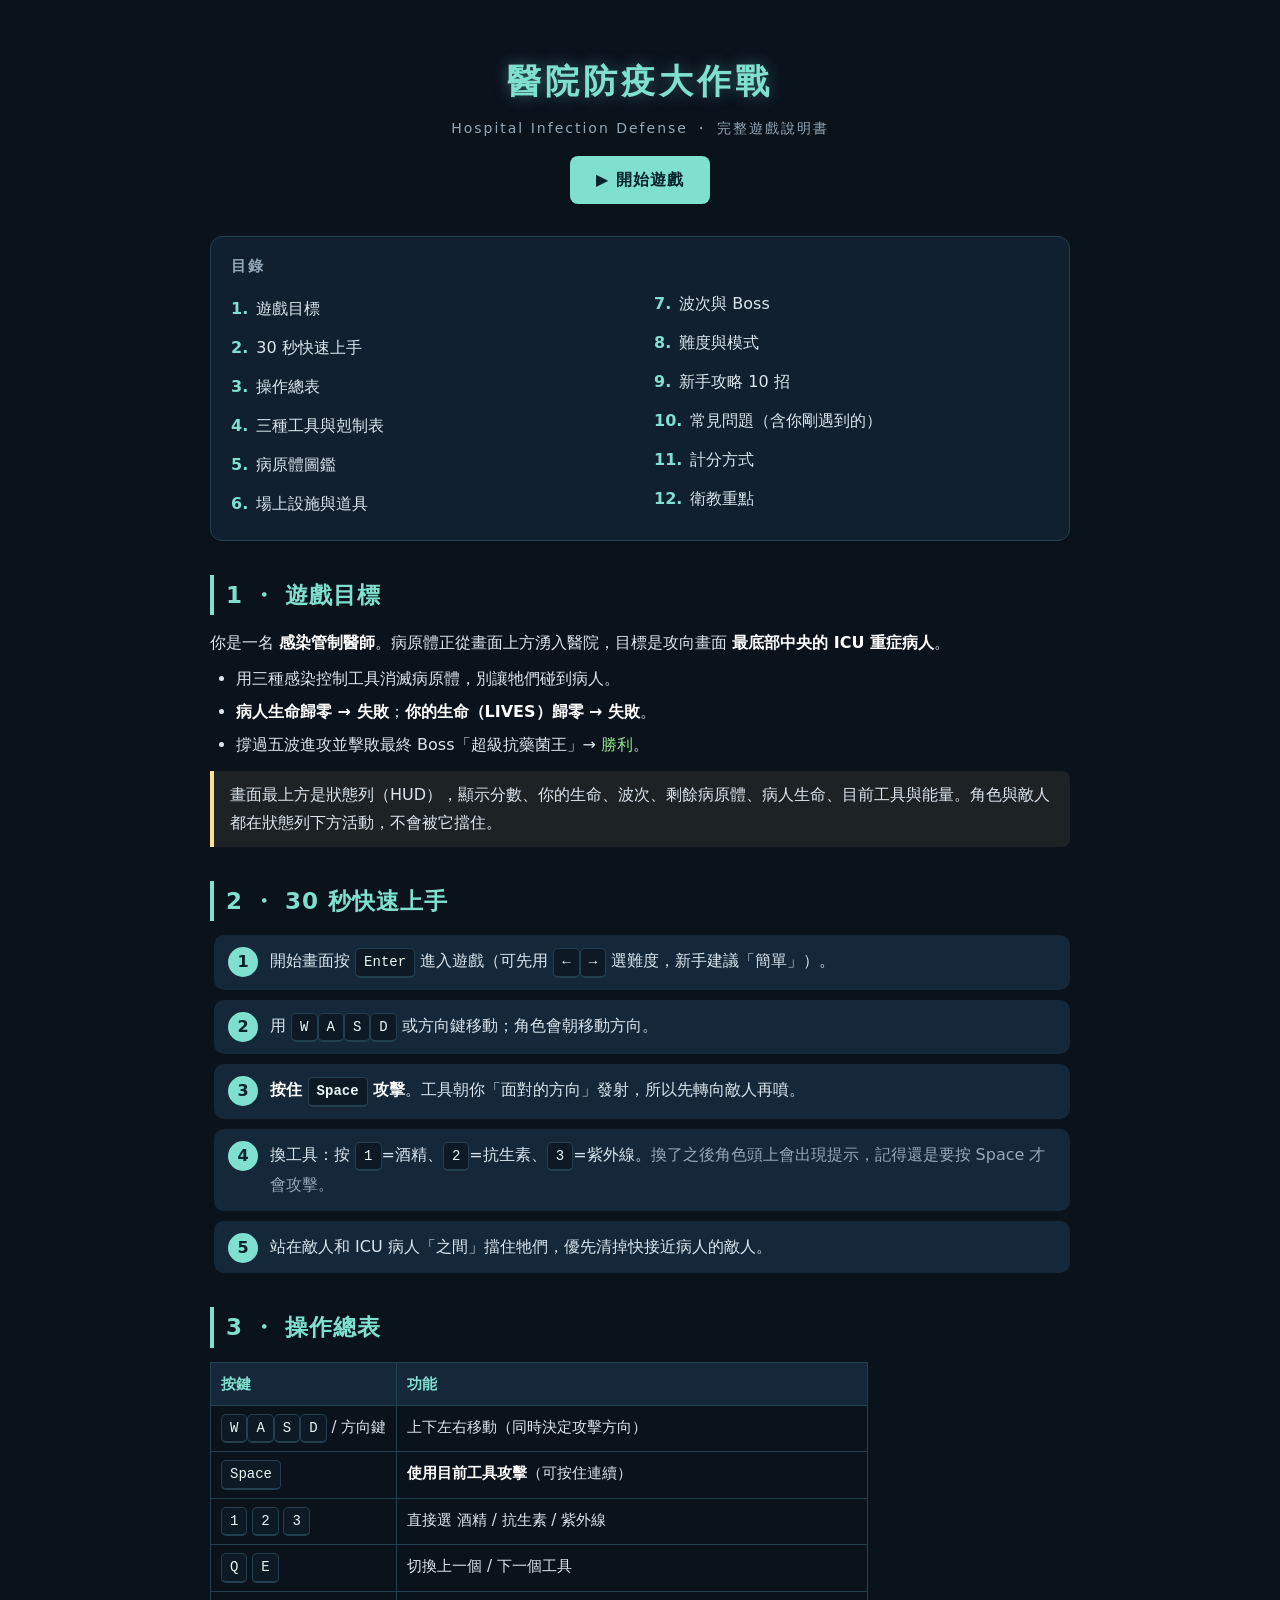
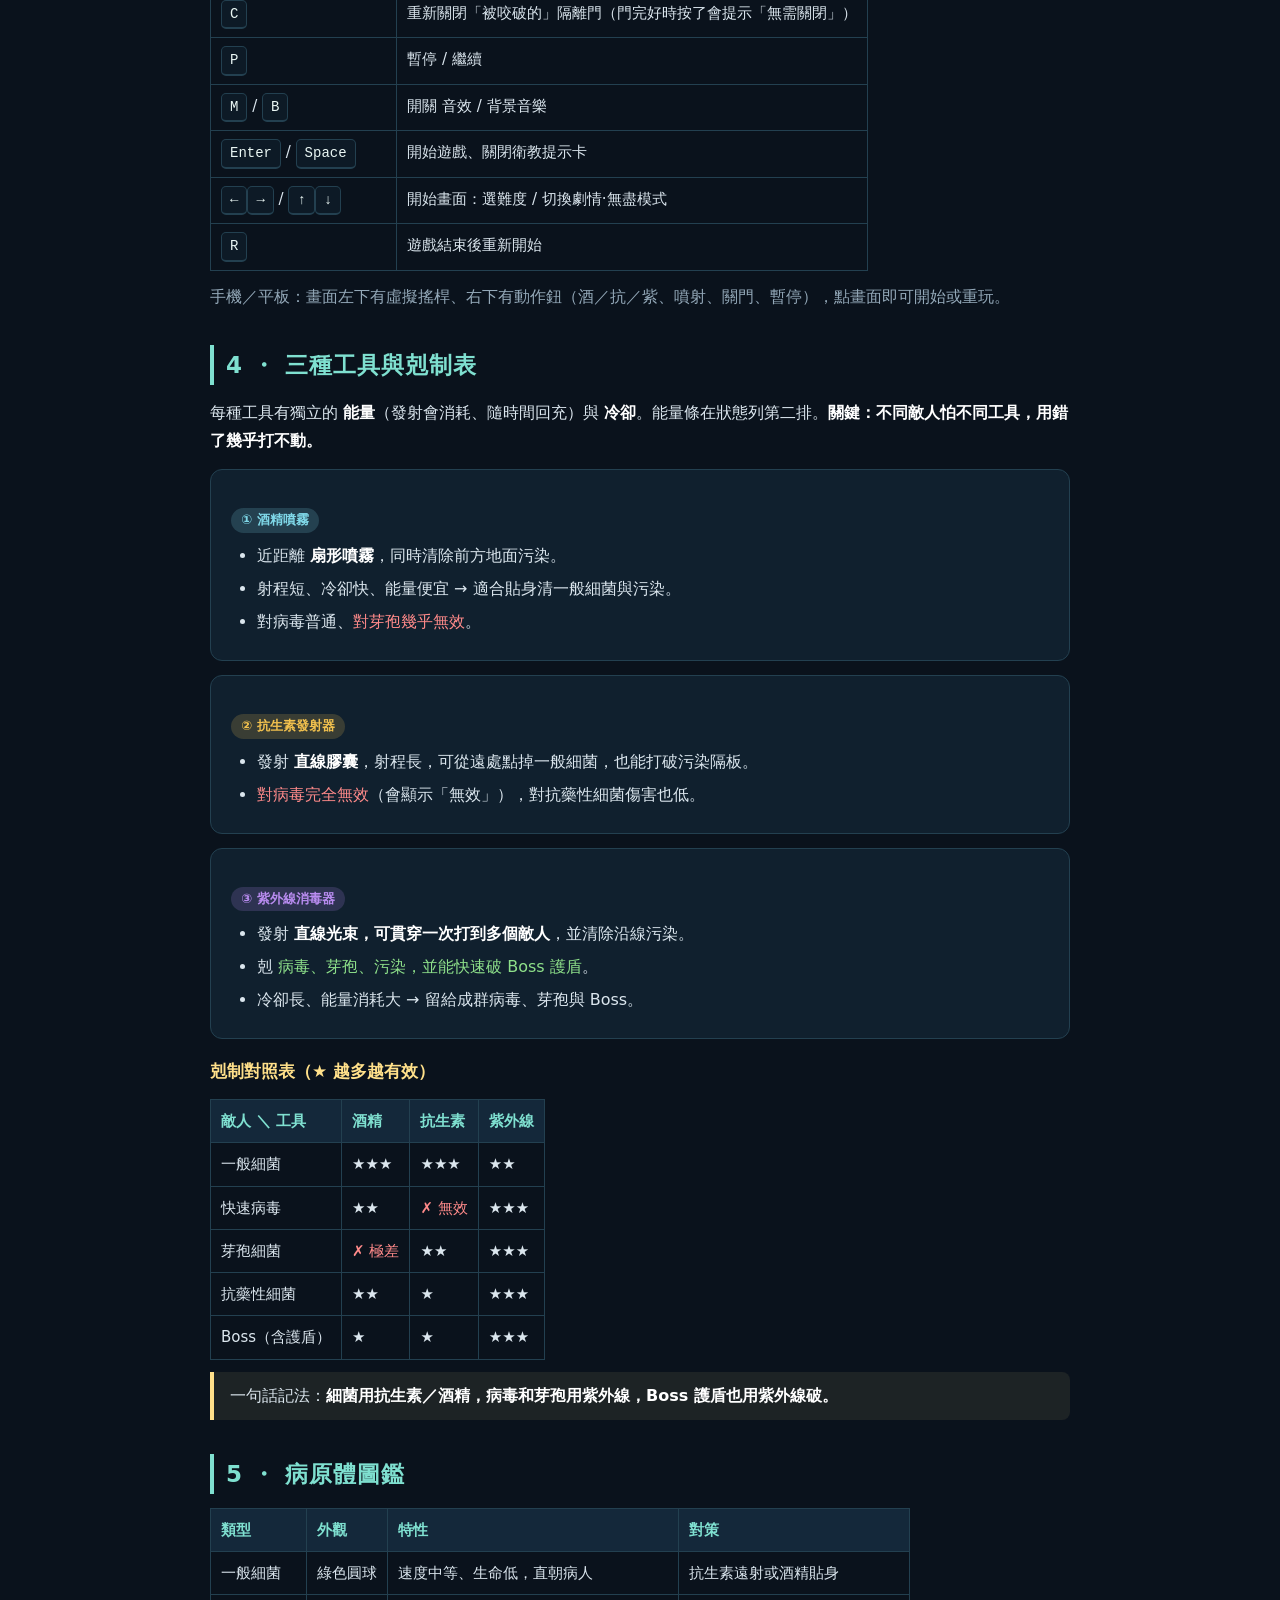
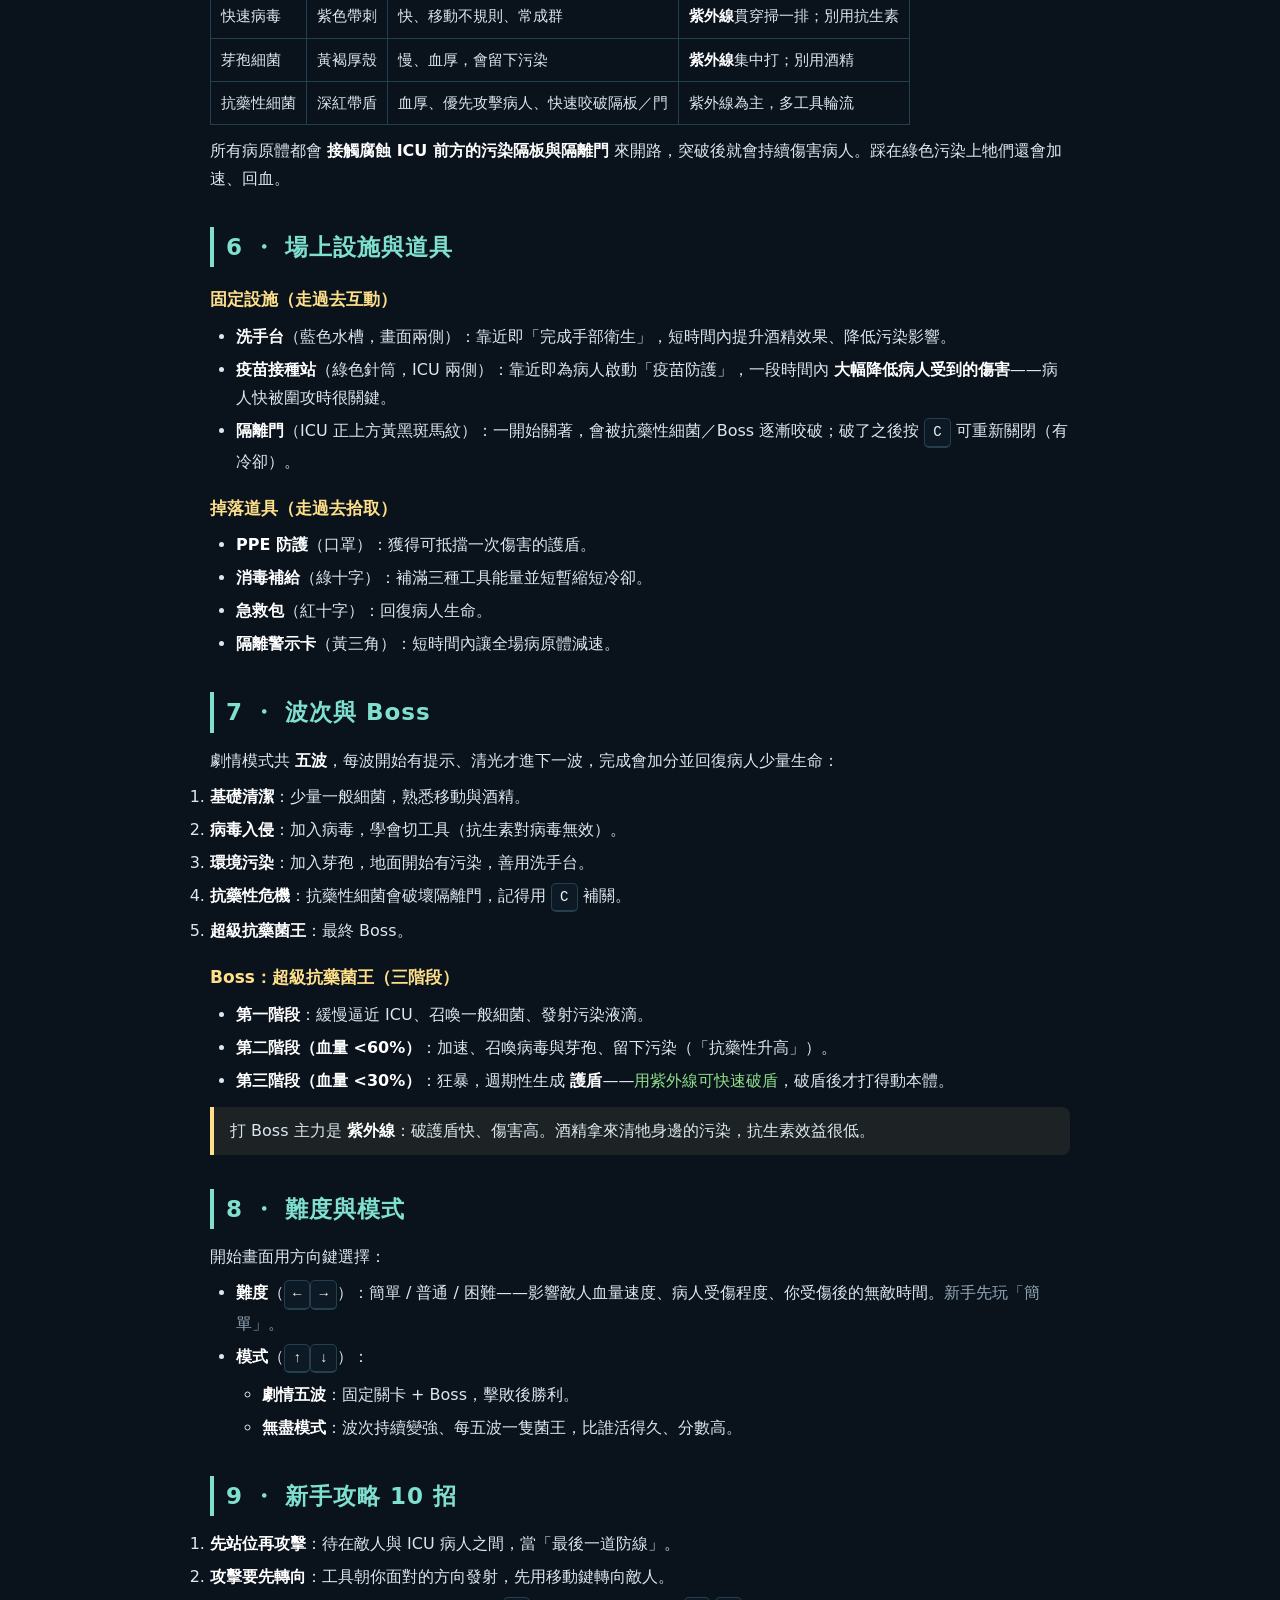
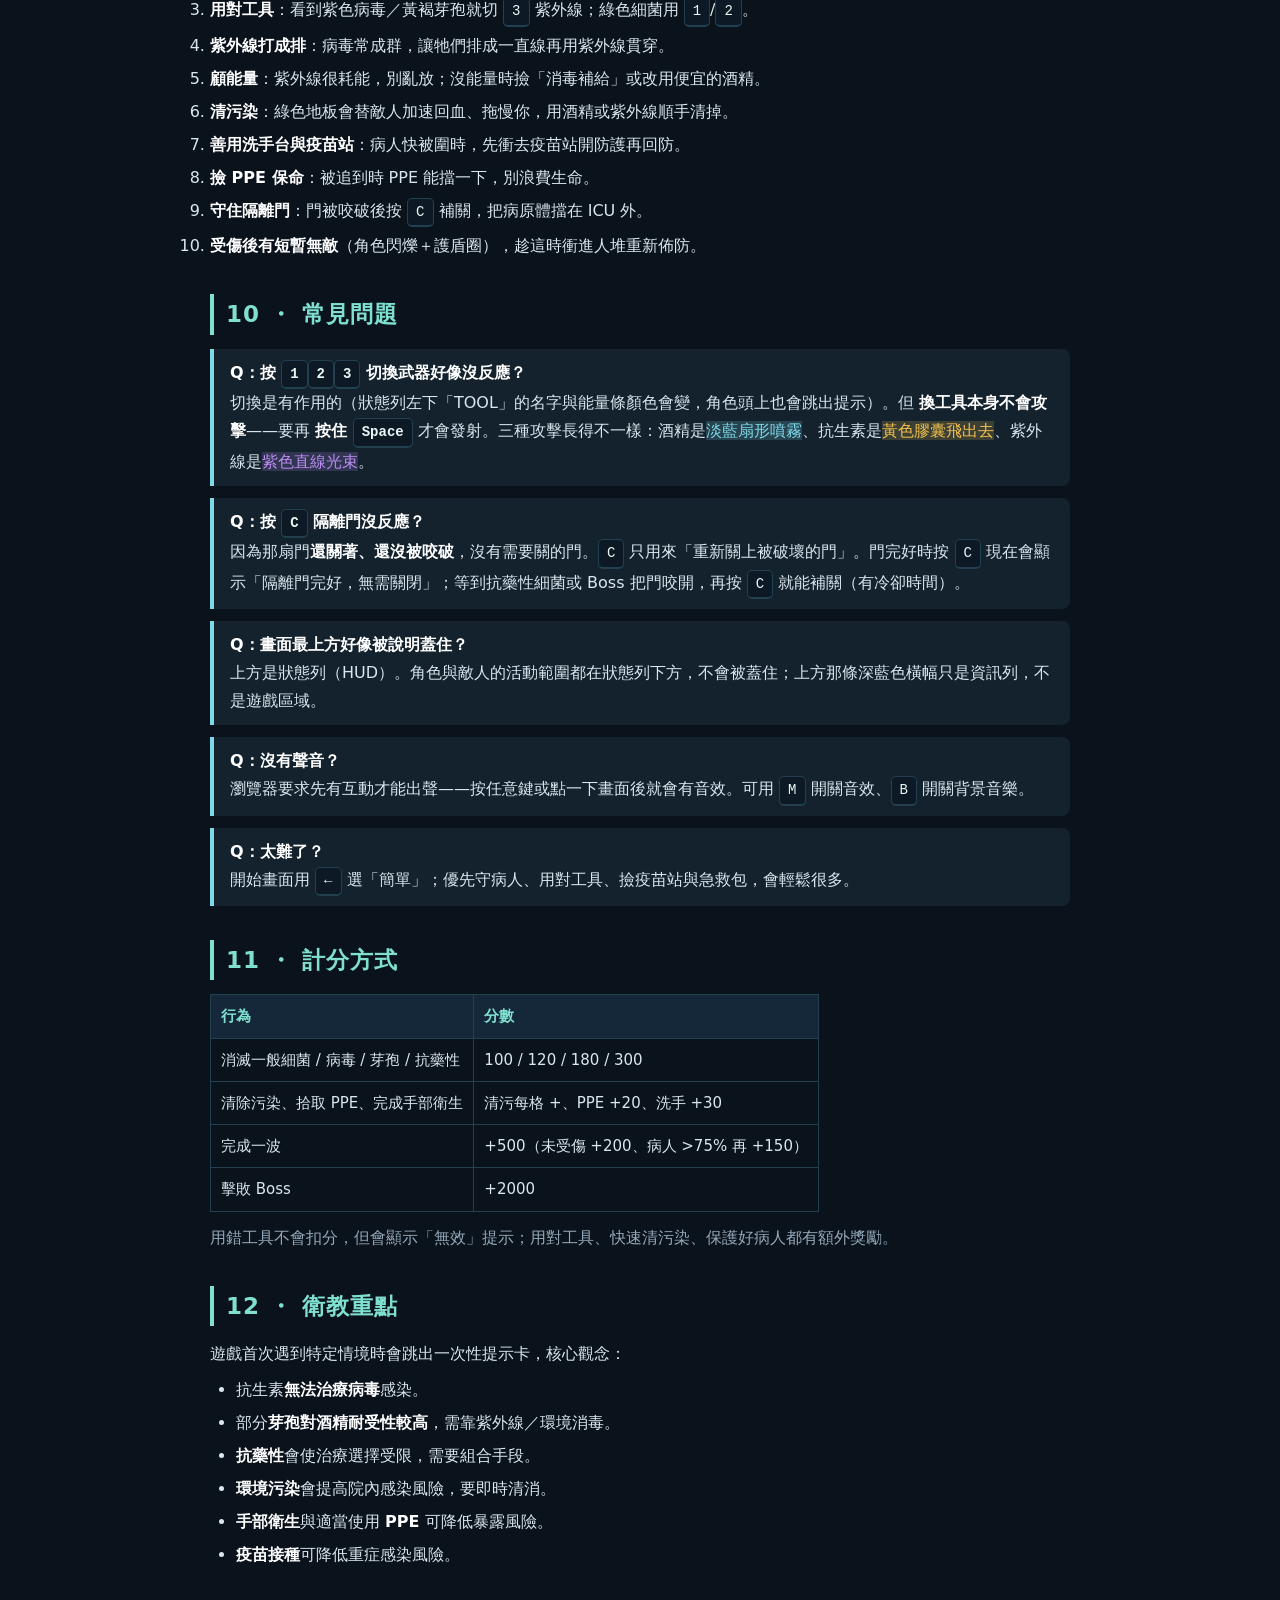
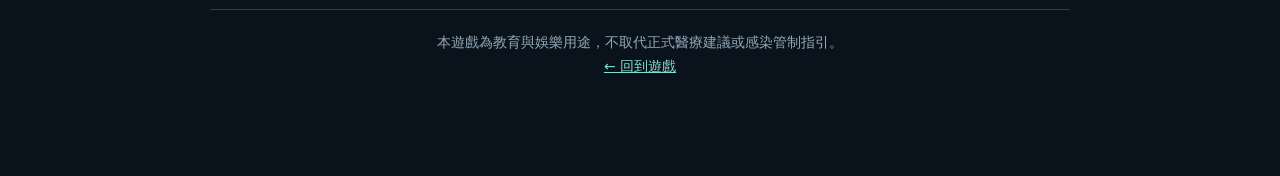
==== manual.html @ 56adb8eb "fix: 修正上方敵人被 HUD 遮住、隔離門/切換工具無回饋；新增完整說明書 - 敵人生成點移至 HUD 下方空走廊 + 加上 y=HUD_H 天花板碰撞，敵人不再被狀態列遮住 - 切換工具時角色上" ====
<!DOCTYPE html>
<html lang="zh-Hant">
<head>
<meta charset="UTF-8">
<meta name="viewport" content="width=device-width, initial-scale=1.0">
<title>醫院防疫大作戰 — 遊戲說明書</title>
<style>
  * { margin: 0; padding: 0; box-sizing: border-box; }
  :root {
    --bg: #0a121c; --panel: #10202e; --panel2: #14283a; --line: #234050;
    --teal: #7fe0d0; --ink: #dbe6ee; --dim: #93a8b8; --gold: #ffe08a;
    --alcohol: #7fd8e8; --anti: #f2c14e; --uv: #b98cf0; --danger: #ff8a8a; --good: #8ee08a;
  }
  html, body { background: var(--bg); color: var(--ink);
    font-family: "Microsoft JhengHei","PingFang TC","Noto Sans TC",system-ui,sans-serif;
    line-height: 1.75; font-size: 16px; }
  .wrap { max-width: 900px; margin: 0 auto; padding: 32px 20px 80px; }
  header.top { text-align: center; padding: 20px 0 8px; }
  header.top h1 { color: var(--teal); font-size: 34px; letter-spacing: 4px;
    text-shadow: 0 0 16px rgba(127,224,208,.35); }
  header.top .sub { color: var(--dim); font-size: 14px; letter-spacing: 2px; margin-top: 4px; }
  header.top .play { display: inline-block; margin-top: 16px; padding: 10px 26px; border-radius: 8px;
    background: var(--teal); color: #06222a; font-weight: 700; text-decoration: none; letter-spacing: 1px; }
  header.top .play:hover { filter: brightness(1.08); }
  .toc { background: var(--panel); border: 1px solid var(--line); border-radius: 12px;
    padding: 16px 20px; margin: 24px 0; }
  .toc h2 { font-size: 15px; color: var(--dim); letter-spacing: 2px; margin-bottom: 8px; }
  .toc ol { columns: 2; column-gap: 28px; list-style: none; counter-reset: t; }
  .toc li { counter-increment: t; padding: 3px 0; }
  .toc li::before { content: counter(t) "."; color: var(--teal); font-weight: 700; margin-right: 8px; }
  .toc a { color: var(--ink); text-decoration: none; }
  .toc a:hover { color: var(--teal); }
  section { margin: 34px 0; }
  h2.sec { font-size: 23px; color: var(--teal); border-left: 4px solid var(--teal);
    padding-left: 12px; margin-bottom: 14px; letter-spacing: 1px; }
  h3 { font-size: 17px; color: var(--gold); margin: 18px 0 6px; }
  p { margin: 8px 0; }
  ul, ol.steps { margin: 8px 0 8px 4px; padding-left: 22px; }
  li { margin: 5px 0; }
  strong { color: #fff; }
  .card { background: var(--panel); border: 1px solid var(--line); border-radius: 12px;
    padding: 16px 20px; margin: 14px 0; }
  .steps.big { list-style: none; padding: 0; counter-reset: s; }
  .steps.big > li { counter-increment: s; position: relative; padding: 12px 12px 12px 56px;
    background: var(--panel2); border-radius: 10px; margin: 10px 0; }
  .steps.big > li::before { content: counter(s); position: absolute; left: 14px; top: 12px;
    width: 30px; height: 30px; border-radius: 50%; background: var(--teal); color: #06222a;
    font-weight: 800; display: grid; place-items: center; }
  table { width: 100%; border-collapse: collapse; margin: 12px 0; font-size: 15px;
    display: block; overflow-x: auto; }
  th, td { border: 1px solid var(--line); padding: 8px 10px; text-align: left; vertical-align: top; }
  th { background: var(--panel2); color: var(--teal); white-space: nowrap; }
  kbd { display: inline-block; background: #0d1a26; border: 1px solid var(--line);
    border-bottom-width: 2px; border-radius: 5px; padding: 1px 8px; font-family: Consolas, monospace;
    color: #eaf7f4; font-size: 14px; min-width: 22px; text-align: center; }
  .pill { display: inline-block; padding: 1px 10px; border-radius: 20px; font-size: 13px;
    font-weight: 700; }
  .p-alc { background: rgba(127,216,232,.18); color: var(--alcohol); }
  .p-anti { background: rgba(242,193,78,.18); color: var(--anti); }
  .p-uv { background: rgba(185,140,240,.18); color: var(--uv); }
  .good { color: var(--good); } .bad { color: var(--danger); } .dim { color: var(--dim); }
  .callout { border-left: 4px solid var(--gold); background: rgba(255,224,138,.08);
    padding: 10px 16px; border-radius: 0 8px 8px 0; margin: 12px 0; }
  .callout.q { border-color: var(--alcohol); background: rgba(127,216,232,.08); }
  .disc { text-align: center; color: var(--dim); font-size: 14px; border-top: 1px solid var(--line);
    margin-top: 40px; padding-top: 20px; }
  a.back { color: var(--teal); }
</style>
</head>
<body>
<div class="wrap">
  <header class="top">
    <h1>醫院防疫大作戰</h1>
    <div class="sub">Hospital Infection Defense ・ 完整遊戲說明書</div>
    <a class="play" href="index.html">▶ 開始遊戲</a>
  </header>

  <nav class="toc">
    <h2>目錄</h2>
    <ol>
      <li><a href="#goal">遊戲目標</a></li>
      <li><a href="#quick">30 秒快速上手</a></li>
      <li><a href="#keys">操作總表</a></li>
      <li><a href="#tools">三種工具與剋制表</a></li>
      <li><a href="#enemies">病原體圖鑑</a></li>
      <li><a href="#facility">場上設施與道具</a></li>
      <li><a href="#waves">波次與 Boss</a></li>
      <li><a href="#mode">難度與模式</a></li>
      <li><a href="#tips">新手攻略 10 招</a></li>
      <li><a href="#faq">常見問題（含你剛遇到的）</a></li>
      <li><a href="#score">計分方式</a></li>
      <li><a href="#edu">衛教重點</a></li>
    </ol>
  </nav>

  <section id="goal">
    <h2 class="sec">1 ・ 遊戲目標</h2>
    <p>你是一名 <strong>感染管制醫師</strong>。病原體正從畫面上方湧入醫院，目標是攻向畫面
    <strong>最底部中央的 ICU 重症病人</strong>。</p>
    <ul>
      <li>用三種感染控制工具消滅病原體，別讓牠們碰到病人。</li>
      <li><strong>病人生命歸零 → 失敗</strong>；<strong>你的生命（LIVES）歸零 → 失敗</strong>。</li>
      <li>撐過五波進攻並擊敗最終 Boss「超級抗藥菌王」→ <span class="good">勝利</span>。</li>
    </ul>
    <div class="callout">畫面最上方是狀態列（HUD），顯示分數、你的生命、波次、剩餘病原體、病人生命、目前工具與能量。角色與敵人都在狀態列下方活動，不會被它擋住。</div>
  </section>

  <section id="quick">
    <h2 class="sec">2 ・ 30 秒快速上手</h2>
    <ol class="steps big">
      <li>開始畫面按 <kbd>Enter</kbd> 進入遊戲（可先用 <kbd>←</kbd><kbd>→</kbd> 選難度，新手建議「簡單」）。</li>
      <li>用 <kbd>W</kbd><kbd>A</kbd><kbd>S</kbd><kbd>D</kbd> 或方向鍵移動；角色會朝移動方向。</li>
      <li><strong>按住 <kbd>Space</kbd> 攻擊</strong>。工具朝你「面對的方向」發射，所以先轉向敵人再噴。</li>
      <li>換工具：按 <kbd>1</kbd>=酒精、<kbd>2</kbd>=抗生素、<kbd>3</kbd>=紫外線。<span class="dim">換了之後角色頭上會出現提示，記得還是要按 Space 才會攻擊。</span></li>
      <li>站在敵人和 ICU 病人「之間」擋住牠們，優先清掉快接近病人的敵人。</li>
    </ol>
  </section>

  <section id="keys">
    <h2 class="sec">3 ・ 操作總表</h2>
    <table>
      <tr><th>按鍵</th><th>功能</th></tr>
      <tr><td><kbd>W</kbd><kbd>A</kbd><kbd>S</kbd><kbd>D</kbd> / 方向鍵</td><td>上下左右移動（同時決定攻擊方向）</td></tr>
      <tr><td><kbd>Space</kbd></td><td><strong>使用目前工具攻擊</strong>（可按住連續）</td></tr>
      <tr><td><kbd>1</kbd> <kbd>2</kbd> <kbd>3</kbd></td><td>直接選 酒精 / 抗生素 / 紫外線</td></tr>
      <tr><td><kbd>Q</kbd> <kbd>E</kbd></td><td>切換上一個 / 下一個工具</td></tr>
      <tr><td><kbd>C</kbd></td><td>重新關閉「被咬破的」隔離門（門完好時按了會提示「無需關閉」）</td></tr>
      <tr><td><kbd>P</kbd></td><td>暫停 / 繼續</td></tr>
      <tr><td><kbd>M</kbd> / <kbd>B</kbd></td><td>開關 音效 / 背景音樂</td></tr>
      <tr><td><kbd>Enter</kbd> / <kbd>Space</kbd></td><td>開始遊戲、關閉衛教提示卡</td></tr>
      <tr><td><kbd>←</kbd><kbd>→</kbd> / <kbd>↑</kbd><kbd>↓</kbd></td><td>開始畫面：選難度 / 切換劇情‧無盡模式</td></tr>
      <tr><td><kbd>R</kbd></td><td>遊戲結束後重新開始</td></tr>
    </table>
    <p class="dim">手機／平板：畫面左下有虛擬搖桿、右下有動作鈕（酒／抗／紫、噴射、關門、暫停），點畫面即可開始或重玩。</p>
  </section>

  <section id="tools">
    <h2 class="sec">4 ・ 三種工具與剋制表</h2>
    <p>每種工具有獨立的 <strong>能量</strong>（發射會消耗、隨時間回充）與 <strong>冷卻</strong>。能量條在狀態列第二排。<strong>關鍵：不同敵人怕不同工具，用錯了幾乎打不動。</strong></p>

    <div class="card">
      <h3><span class="pill p-alc">① 酒精噴霧</span></h3>
      <ul>
        <li>近距離 <strong>扇形噴霧</strong>，同時清除前方地面污染。</li>
        <li>射程短、冷卻快、能量便宜 → 適合貼身清一般細菌與污染。</li>
        <li>對病毒普通、<span class="bad">對芽孢幾乎無效</span>。</li>
      </ul>
    </div>
    <div class="card">
      <h3><span class="pill p-anti">② 抗生素發射器</span></h3>
      <ul>
        <li>發射 <strong>直線膠囊</strong>，射程長，可從遠處點掉一般細菌，也能打破污染隔板。</li>
        <li><span class="bad">對病毒完全無效</span>（會顯示「無效」），對抗藥性細菌傷害也低。</li>
      </ul>
    </div>
    <div class="card">
      <h3><span class="pill p-uv">③ 紫外線消毒器</span></h3>
      <ul>
        <li>發射 <strong>直線光束，可貫穿一次打到多個敵人</strong>，並清除沿線污染。</li>
        <li>剋 <span class="good">病毒、芽孢、污染，並能快速破 Boss 護盾</span>。</li>
        <li>冷卻長、能量消耗大 → 留給成群病毒、芽孢與 Boss。</li>
      </ul>
    </div>

    <h3>剋制對照表（★ 越多越有效）</h3>
    <table>
      <tr><th>敵人 ＼ 工具</th><th>酒精</th><th>抗生素</th><th>紫外線</th></tr>
      <tr><td>一般細菌</td><td>★★★</td><td>★★★</td><td>★★</td></tr>
      <tr><td>快速病毒</td><td>★★</td><td class="bad">✗ 無效</td><td>★★★</td></tr>
      <tr><td>芽孢細菌</td><td class="bad">✗ 極差</td><td>★★</td><td>★★★</td></tr>
      <tr><td>抗藥性細菌</td><td>★★</td><td>★</td><td>★★★</td></tr>
      <tr><td>Boss（含護盾）</td><td>★</td><td>★</td><td>★★★</td></tr>
    </table>
    <div class="callout">一句話記法：<strong>細菌用抗生素／酒精，病毒和芽孢用紫外線，Boss 護盾也用紫外線破。</strong></div>
  </section>

  <section id="enemies">
    <h2 class="sec">5 ・ 病原體圖鑑</h2>
    <table>
      <tr><th>類型</th><th>外觀</th><th>特性</th><th>對策</th></tr>
      <tr><td>一般細菌</td><td>綠色圓球</td><td>速度中等、生命低，直朝病人</td><td>抗生素遠射或酒精貼身</td></tr>
      <tr><td>快速病毒</td><td>紫色帶刺</td><td>快、移動不規則、常成群</td><td><strong>紫外線</strong>貫穿掃一排；別用抗生素</td></tr>
      <tr><td>芽孢細菌</td><td>黃褐厚殼</td><td>慢、血厚，會留下污染</td><td><strong>紫外線</strong>集中打；別用酒精</td></tr>
      <tr><td>抗藥性細菌</td><td>深紅帶盾</td><td>血厚、優先攻擊病人、快速咬破隔板／門</td><td>紫外線為主，多工具輪流</td></tr>
    </table>
    <p>所有病原體都會 <strong>接觸腐蝕 ICU 前方的污染隔板與隔離門</strong> 來開路，突破後就會持續傷害病人。踩在綠色污染上牠們還會加速、回血。</p>
  </section>

  <section id="facility">
    <h2 class="sec">6 ・ 場上設施與道具</h2>
    <h3>固定設施（走過去互動）</h3>
    <ul>
      <li><strong>洗手台</strong>（藍色水槽，畫面兩側）：靠近即「完成手部衛生」，短時間內提升酒精效果、降低污染影響。</li>
      <li><strong>疫苗接種站</strong>（綠色針筒，ICU 兩側）：靠近即為病人啟動「疫苗防護」，一段時間內 <strong>大幅降低病人受到的傷害</strong>——病人快被圍攻時很關鍵。</li>
      <li><strong>隔離門</strong>（ICU 正上方黃黑斑馬紋）：一開始關著，會被抗藥性細菌／Boss 逐漸咬破；破了之後按 <kbd>C</kbd> 可重新關閉（有冷卻）。</li>
    </ul>
    <h3>掉落道具（走過去拾取）</h3>
    <ul>
      <li><strong>PPE 防護</strong>（口罩）：獲得可抵擋一次傷害的護盾。</li>
      <li><strong>消毒補給</strong>（綠十字）：補滿三種工具能量並短暫縮短冷卻。</li>
      <li><strong>急救包</strong>（紅十字）：回復病人生命。</li>
      <li><strong>隔離警示卡</strong>（黃三角）：短時間內讓全場病原體減速。</li>
    </ul>
  </section>

  <section id="waves">
    <h2 class="sec">7 ・ 波次與 Boss</h2>
    <p>劇情模式共 <strong>五波</strong>，每波開始有提示、清光才進下一波，完成會加分並回復病人少量生命：</p>
    <ol>
      <li><strong>基礎清潔</strong>：少量一般細菌，熟悉移動與酒精。</li>
      <li><strong>病毒入侵</strong>：加入病毒，學會切工具（抗生素對病毒無效）。</li>
      <li><strong>環境污染</strong>：加入芽孢，地面開始有污染，善用洗手台。</li>
      <li><strong>抗藥性危機</strong>：抗藥性細菌會破壞隔離門，記得用 <kbd>C</kbd> 補關。</li>
      <li><strong>超級抗藥菌王</strong>：最終 Boss。</li>
    </ol>
    <h3>Boss：超級抗藥菌王（三階段）</h3>
    <ul>
      <li><strong>第一階段</strong>：緩慢逼近 ICU、召喚一般細菌、發射污染液滴。</li>
      <li><strong>第二階段（血量 &lt;60%）</strong>：加速、召喚病毒與芽孢、留下污染（「抗藥性升高」）。</li>
      <li><strong>第三階段（血量 &lt;30%）</strong>：狂暴，週期性生成 <strong>護盾</strong>——<span class="good">用紫外線可快速破盾</span>，破盾後才打得動本體。</li>
    </ul>
    <div class="callout">打 Boss 主力是 <strong>紫外線</strong>：破護盾快、傷害高。酒精拿來清牠身邊的污染，抗生素效益很低。</div>
  </section>

  <section id="mode">
    <h2 class="sec">8 ・ 難度與模式</h2>
    <p>開始畫面用方向鍵選擇：</p>
    <ul>
      <li><strong>難度</strong>（<kbd>←</kbd><kbd>→</kbd>）：簡單 / 普通 / 困難——影響敵人血量速度、病人受傷程度、你受傷後的無敵時間。<span class="dim">新手先玩「簡單」。</span></li>
      <li><strong>模式</strong>（<kbd>↑</kbd><kbd>↓</kbd>）：
        <ul>
          <li><strong>劇情五波</strong>：固定關卡 + Boss，擊敗後勝利。</li>
          <li><strong>無盡模式</strong>：波次持續變強、每五波一隻菌王，比誰活得久、分數高。</li>
        </ul>
      </li>
    </ul>
  </section>

  <section id="tips">
    <h2 class="sec">9 ・ 新手攻略 10 招</h2>
    <ol>
      <li><strong>先站位再攻擊</strong>：待在敵人與 ICU 病人之間，當「最後一道防線」。</li>
      <li><strong>攻擊要先轉向</strong>：工具朝你面對的方向發射，先用移動鍵轉向敵人。</li>
      <li><strong>用對工具</strong>：看到紫色病毒／黃褐芽孢就切 <kbd>3</kbd> 紫外線；綠色細菌用 <kbd>1</kbd>/<kbd>2</kbd>。</li>
      <li><strong>紫外線打成排</strong>：病毒常成群，讓牠們排成一直線再用紫外線貫穿。</li>
      <li><strong>顧能量</strong>：紫外線很耗能，別亂放；沒能量時撿「消毒補給」或改用便宜的酒精。</li>
      <li><strong>清污染</strong>：綠色地板會替敵人加速回血、拖慢你，用酒精或紫外線順手清掉。</li>
      <li><strong>善用洗手台與疫苗站</strong>：病人快被圍時，先衝去疫苗站開防護再回防。</li>
      <li><strong>撿 PPE 保命</strong>：被追到時 PPE 能擋一下，別浪費生命。</li>
      <li><strong>守住隔離門</strong>：門被咬破後按 <kbd>C</kbd> 補關，把病原體擋在 ICU 外。</li>
      <li><strong>受傷後有短暫無敵</strong>（角色閃爍＋護盾圈），趁這時衝進人堆重新佈防。</li>
    </ol>
  </section>

  <section id="faq">
    <h2 class="sec">10 ・ 常見問題</h2>
    <div class="callout q"><strong>Q：按 <kbd>1</kbd><kbd>2</kbd><kbd>3</kbd> 切換武器好像沒反應？</strong><br>
      切換是有作用的（狀態列左下「TOOL」的名字與能量條顏色會變，角色頭上也會跳出提示）。但 <strong>換工具本身不會攻擊</strong>——要再 <strong>按住 <kbd>Space</kbd></strong> 才會發射。三種攻擊長得不一樣：酒精是<span class="p-alc">淡藍扇形噴霧</span>、抗生素是<span class="p-anti">黃色膠囊飛出去</span>、紫外線是<span class="p-uv">紫色直線光束</span>。</div>
    <div class="callout q"><strong>Q：按 <kbd>C</kbd> 隔離門沒反應？</strong><br>
      因為那扇門<strong>還關著、還沒被咬破</strong>，沒有需要關的門。<kbd>C</kbd> 只用來「重新關上被破壞的門」。門完好時按 <kbd>C</kbd> 現在會顯示「隔離門完好，無需關閉」；等到抗藥性細菌或 Boss 把門咬開，再按 <kbd>C</kbd> 就能補關（有冷卻時間）。</div>
    <div class="callout q"><strong>Q：畫面最上方好像被說明蓋住？</strong><br>
      上方是狀態列（HUD）。角色與敵人的活動範圍都在狀態列下方，不會被蓋住；上方那條深藍色橫幅只是資訊列，不是遊戲區域。</div>
    <div class="callout q"><strong>Q：沒有聲音？</strong><br>
      瀏覽器要求先有互動才能出聲——按任意鍵或點一下畫面後就會有音效。可用 <kbd>M</kbd> 開關音效、<kbd>B</kbd> 開關背景音樂。</div>
    <div class="callout q"><strong>Q：太難了？</strong><br>
      開始畫面用 <kbd>←</kbd> 選「簡單」；優先守病人、用對工具、撿疫苗站與急救包，會輕鬆很多。</div>
  </section>

  <section id="score">
    <h2 class="sec">11 ・ 計分方式</h2>
    <table>
      <tr><th>行為</th><th>分數</th></tr>
      <tr><td>消滅一般細菌 / 病毒 / 芽孢 / 抗藥性</td><td>100 / 120 / 180 / 300</td></tr>
      <tr><td>清除污染、拾取 PPE、完成手部衛生</td><td>清污每格 +、PPE +20、洗手 +30</td></tr>
      <tr><td>完成一波</td><td>+500（未受傷 +200、病人 &gt;75% 再 +150）</td></tr>
      <tr><td>擊敗 Boss</td><td>+2000</td></tr>
    </table>
    <p class="dim">用錯工具不會扣分，但會顯示「無效」提示；用對工具、快速清污染、保護好病人都有額外獎勵。</p>
  </section>

  <section id="edu">
    <h2 class="sec">12 ・ 衛教重點</h2>
    <p>遊戲首次遇到特定情境時會跳出一次性提示卡，核心觀念：</p>
    <ul>
      <li>抗生素<strong>無法治療病毒</strong>感染。</li>
      <li>部分<strong>芽孢對酒精耐受性較高</strong>，需靠紫外線／環境消毒。</li>
      <li><strong>抗藥性</strong>會使治療選擇受限，需要組合手段。</li>
      <li><strong>環境污染</strong>會提高院內感染風險，要即時清消。</li>
      <li><strong>手部衛生</strong>與適當使用 <strong>PPE</strong> 可降低暴露風險。</li>
      <li><strong>疫苗接種</strong>可降低重症感染風險。</li>
    </ul>
    <div class="disc">本遊戲為教育與娛樂用途，不取代正式醫療建議或感染管制指引。<br>
      <a class="back" href="index.html">← 回到遊戲</a></div>
  </section>
</div>
</body>
</html>
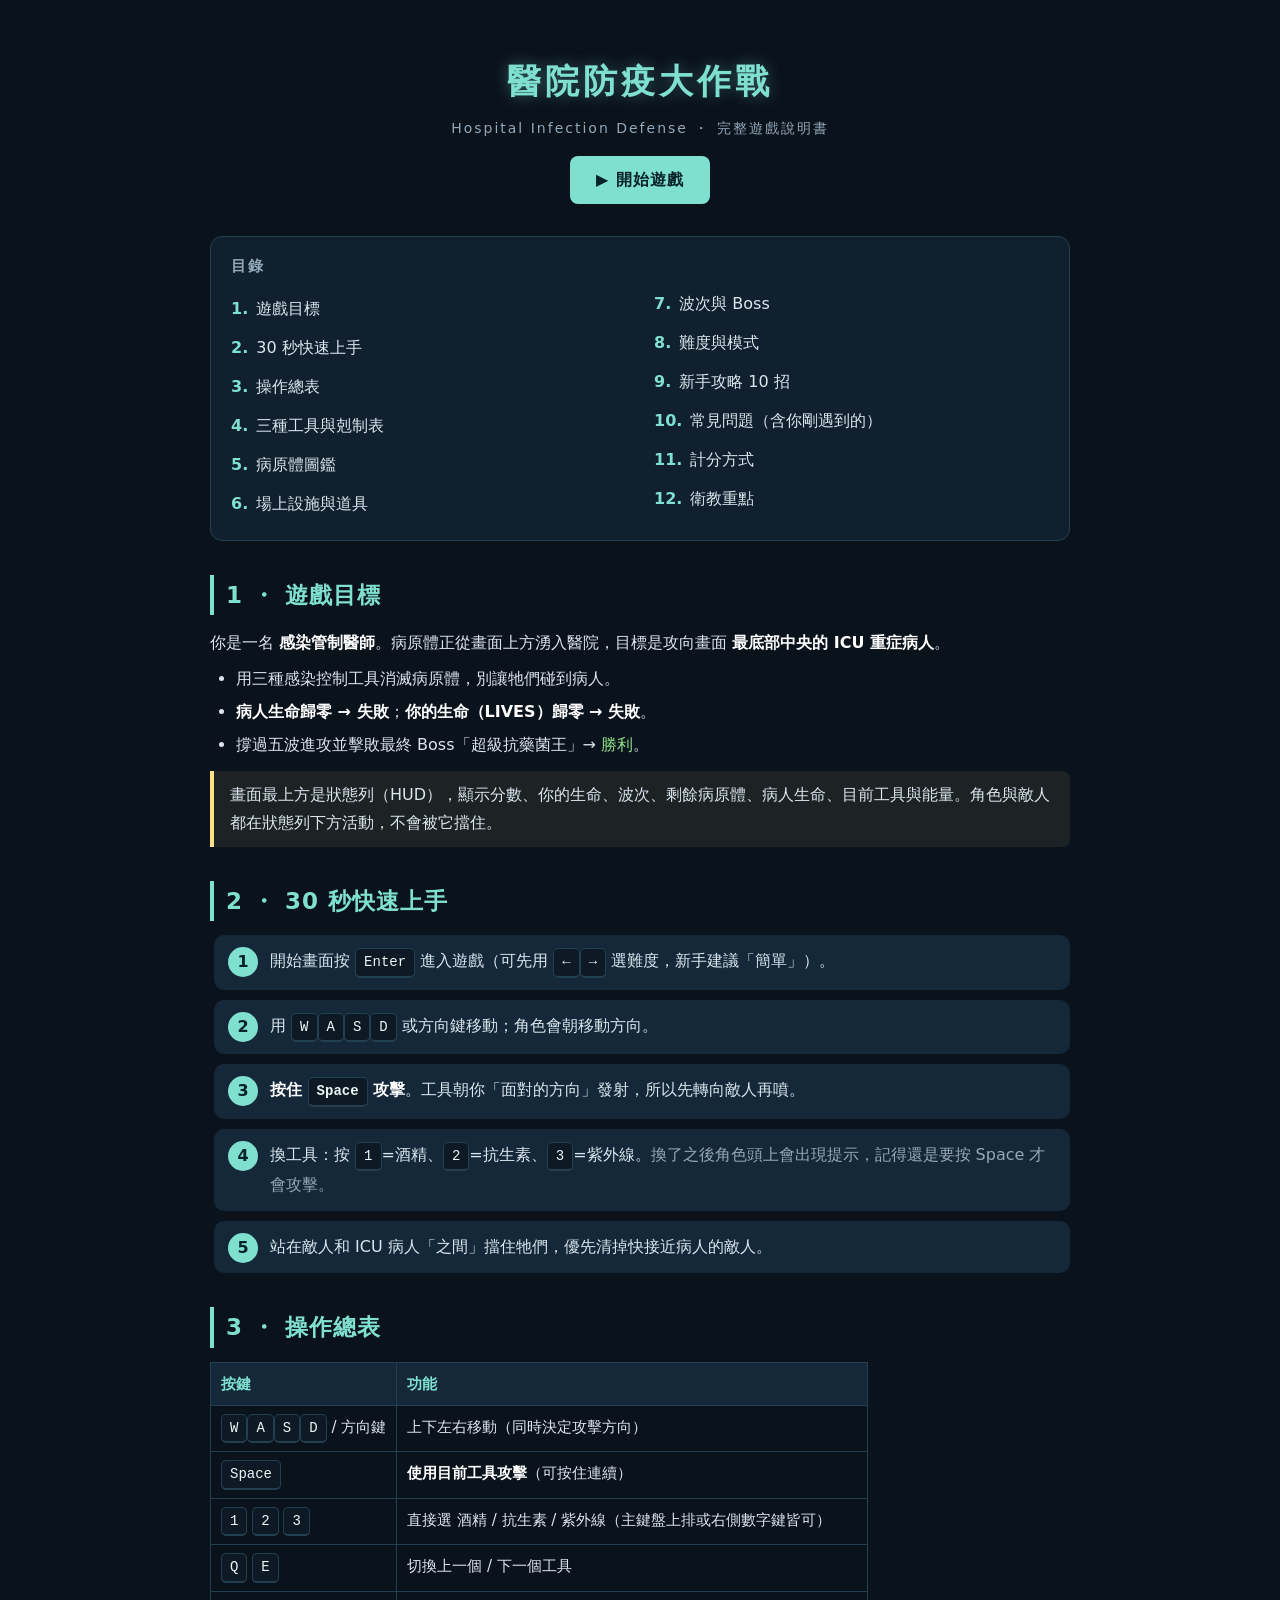
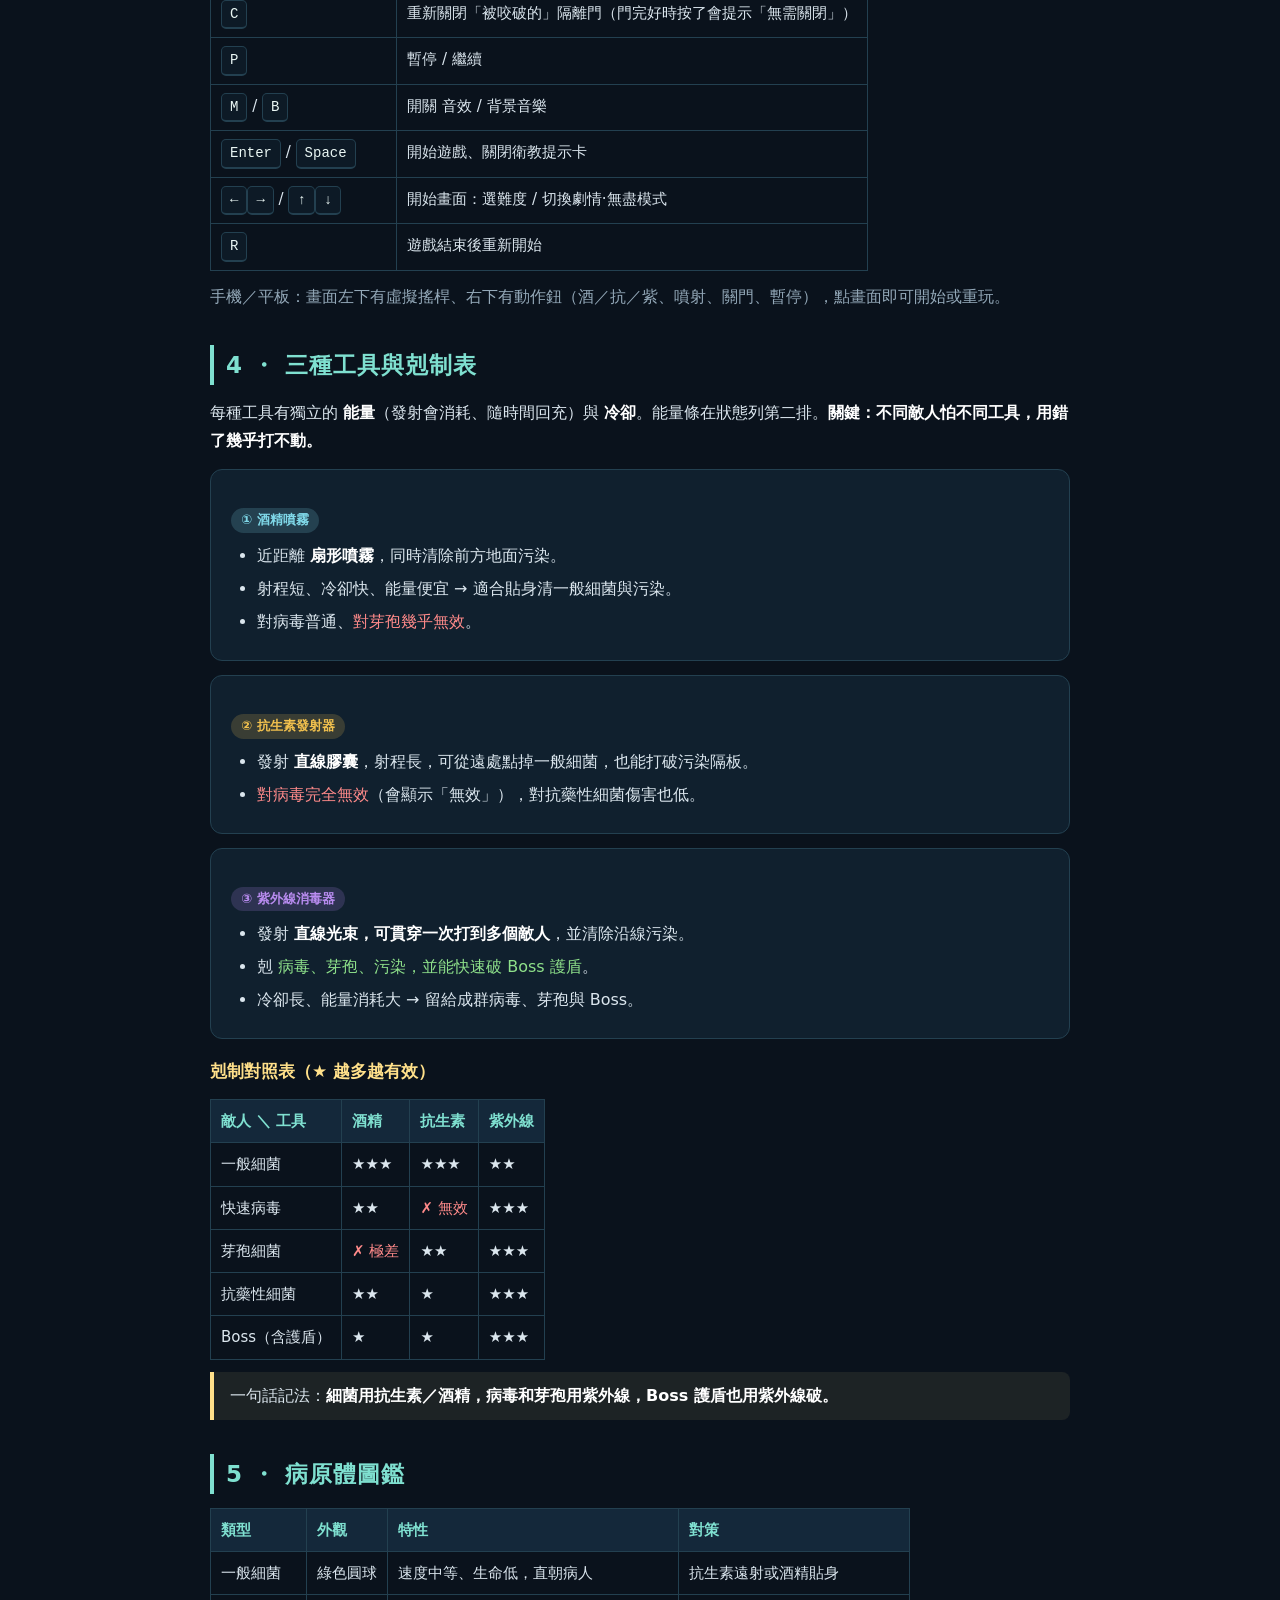
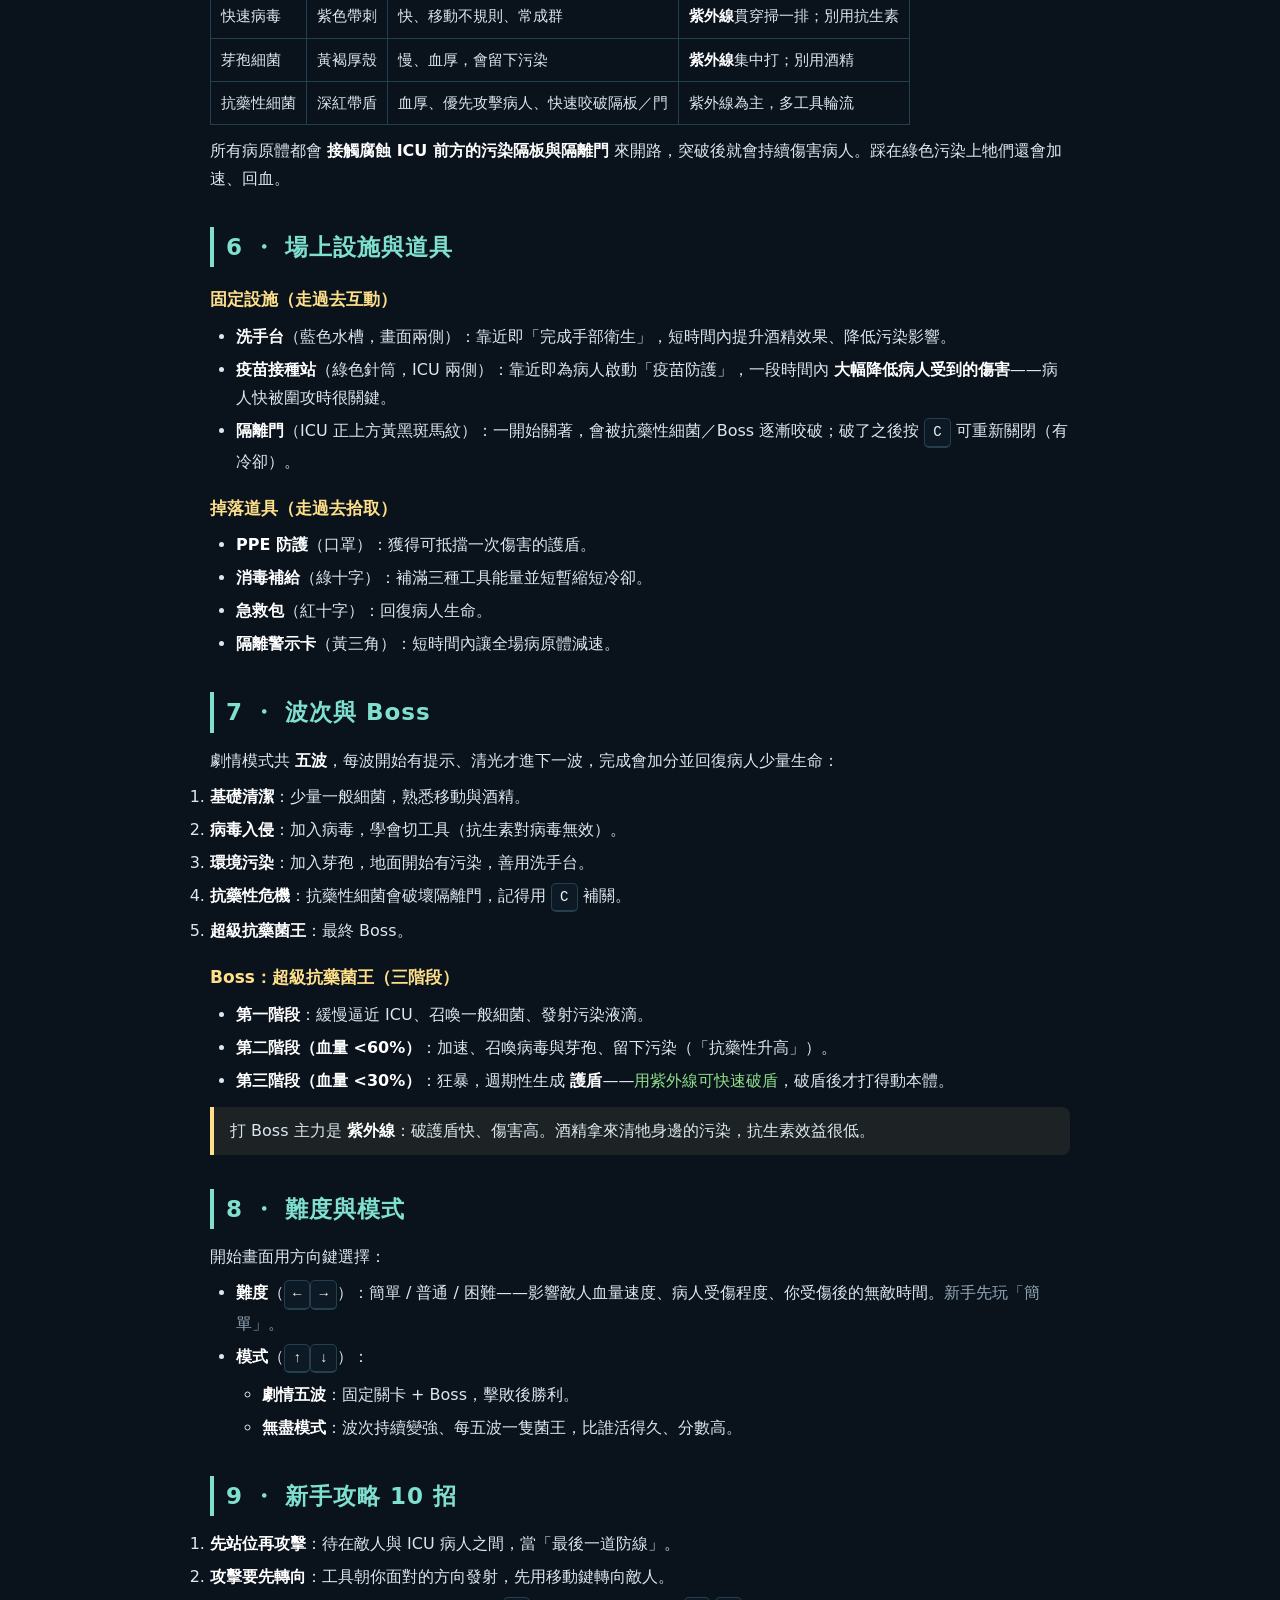
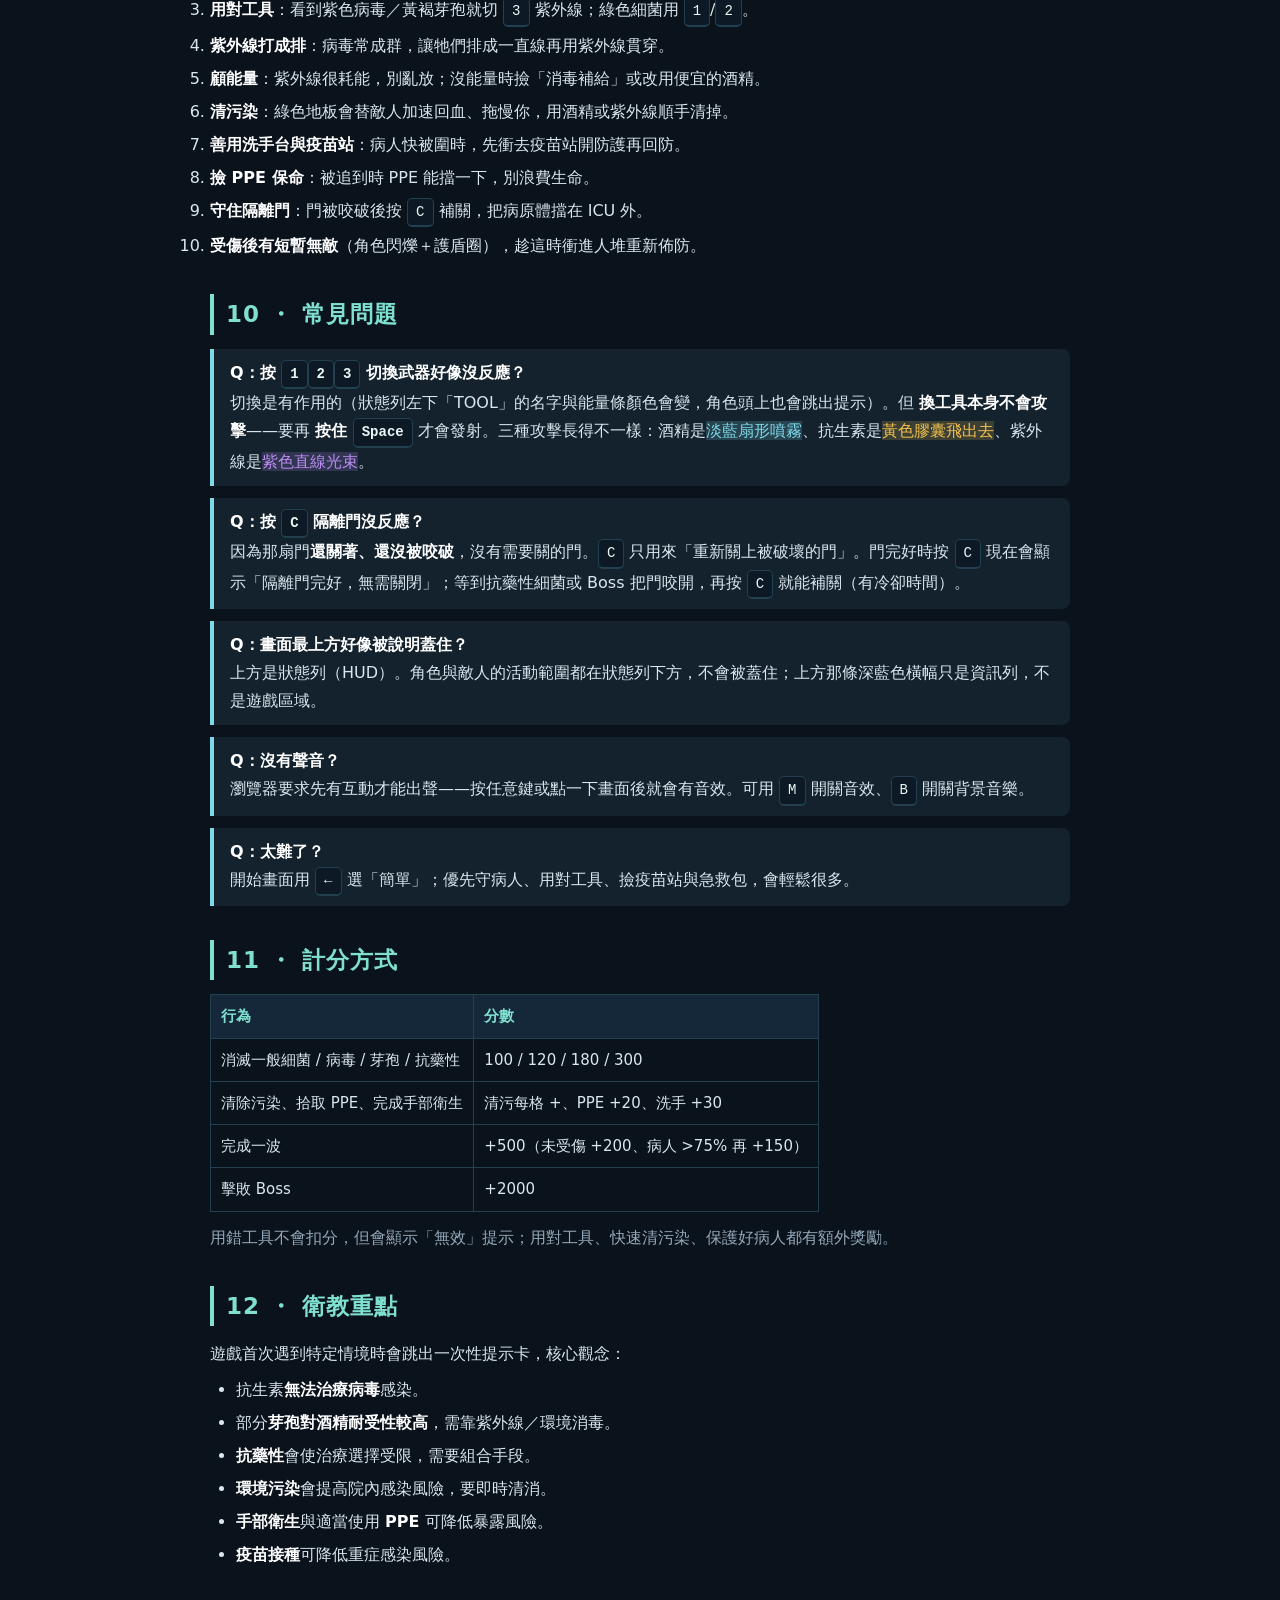
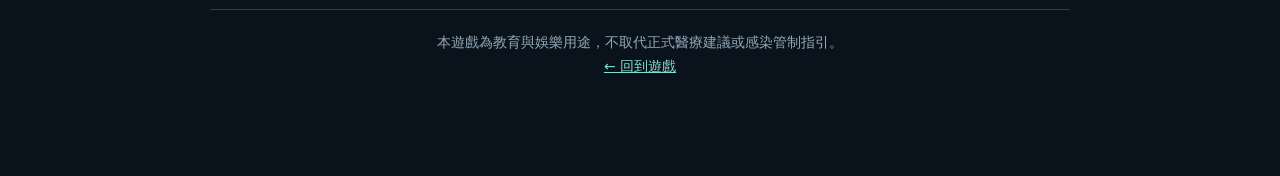
==== commit 166592d2: "feat: 支援右側數字鍵盤（Numpad1/2/3）切換工具與 NumpadEnter 開始 主鍵盤上排數字與右側 numpad 皆可切換工具（e.code 不受 NumLock 影響）" ====
--- a/manual.html
+++ b/manual.html
@@ -122,7 +122,7 @@
       <tr><th>按鍵</th><th>功能</th></tr>
       <tr><td><kbd>W</kbd><kbd>A</kbd><kbd>S</kbd><kbd>D</kbd> / 方向鍵</td><td>上下左右移動（同時決定攻擊方向）</td></tr>
       <tr><td><kbd>Space</kbd></td><td><strong>使用目前工具攻擊</strong>（可按住連續）</td></tr>
-      <tr><td><kbd>1</kbd> <kbd>2</kbd> <kbd>3</kbd></td><td>直接選 酒精 / 抗生素 / 紫外線</td></tr>
+      <tr><td><kbd>1</kbd> <kbd>2</kbd> <kbd>3</kbd></td><td>直接選 酒精 / 抗生素 / 紫外線（主鍵盤上排或右側數字鍵皆可）</td></tr>
       <tr><td><kbd>Q</kbd> <kbd>E</kbd></td><td>切換上一個 / 下一個工具</td></tr>
       <tr><td><kbd>C</kbd></td><td>重新關閉「被咬破的」隔離門（門完好時按了會提示「無需關閉」）</td></tr>
       <tr><td><kbd>P</kbd></td><td>暫停 / 繼續</td></tr>
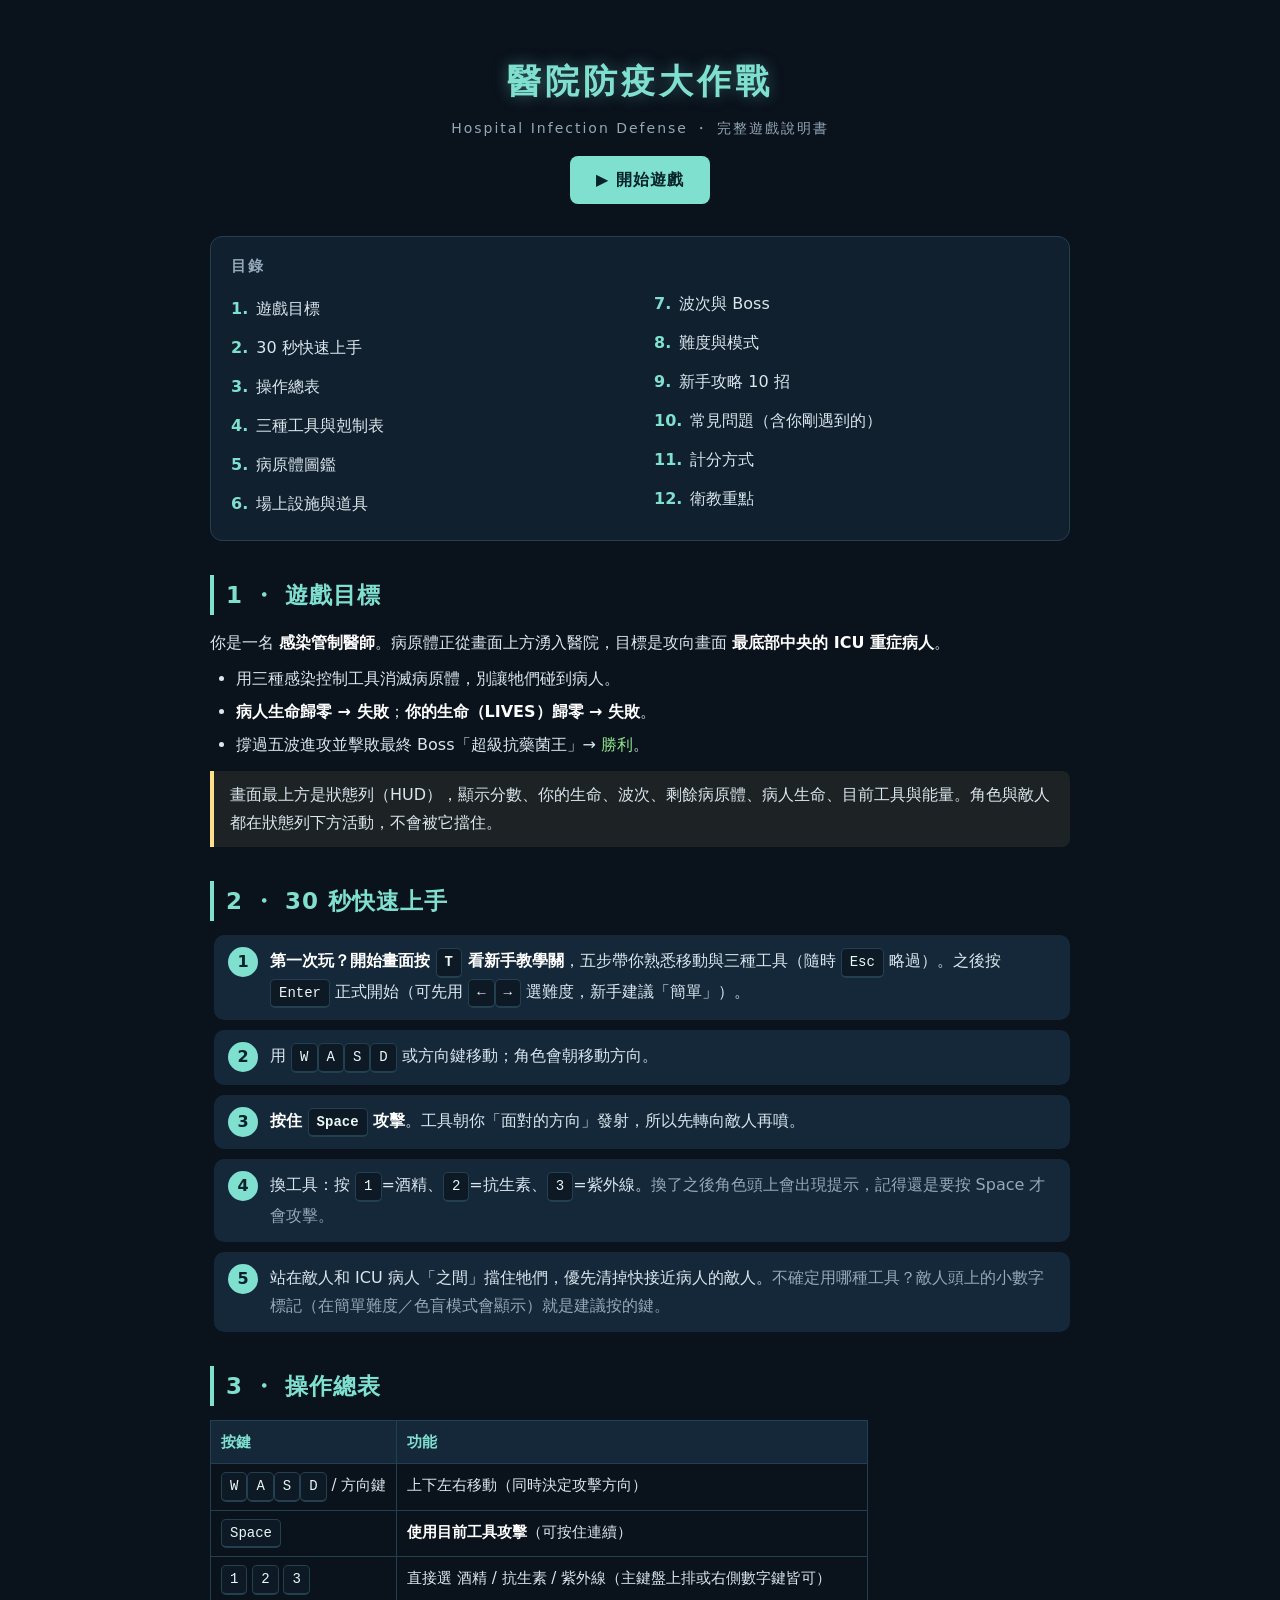
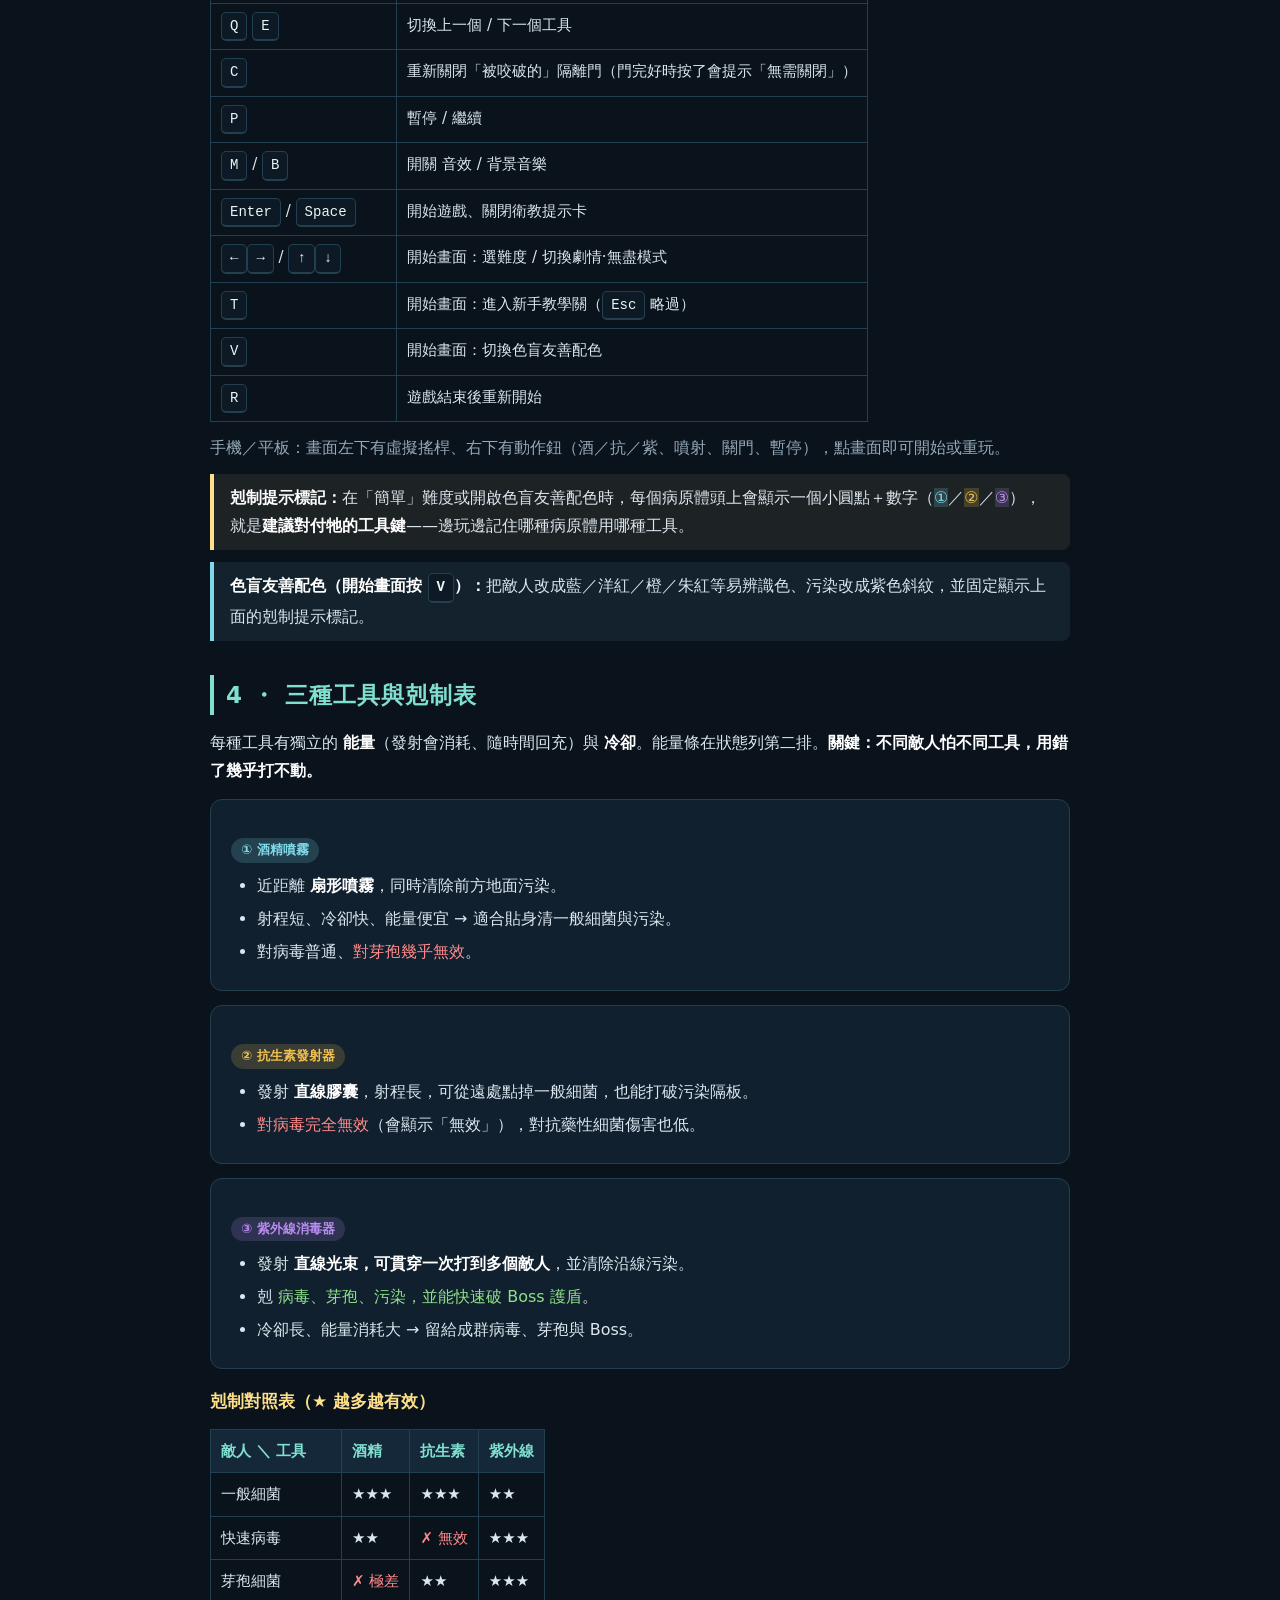
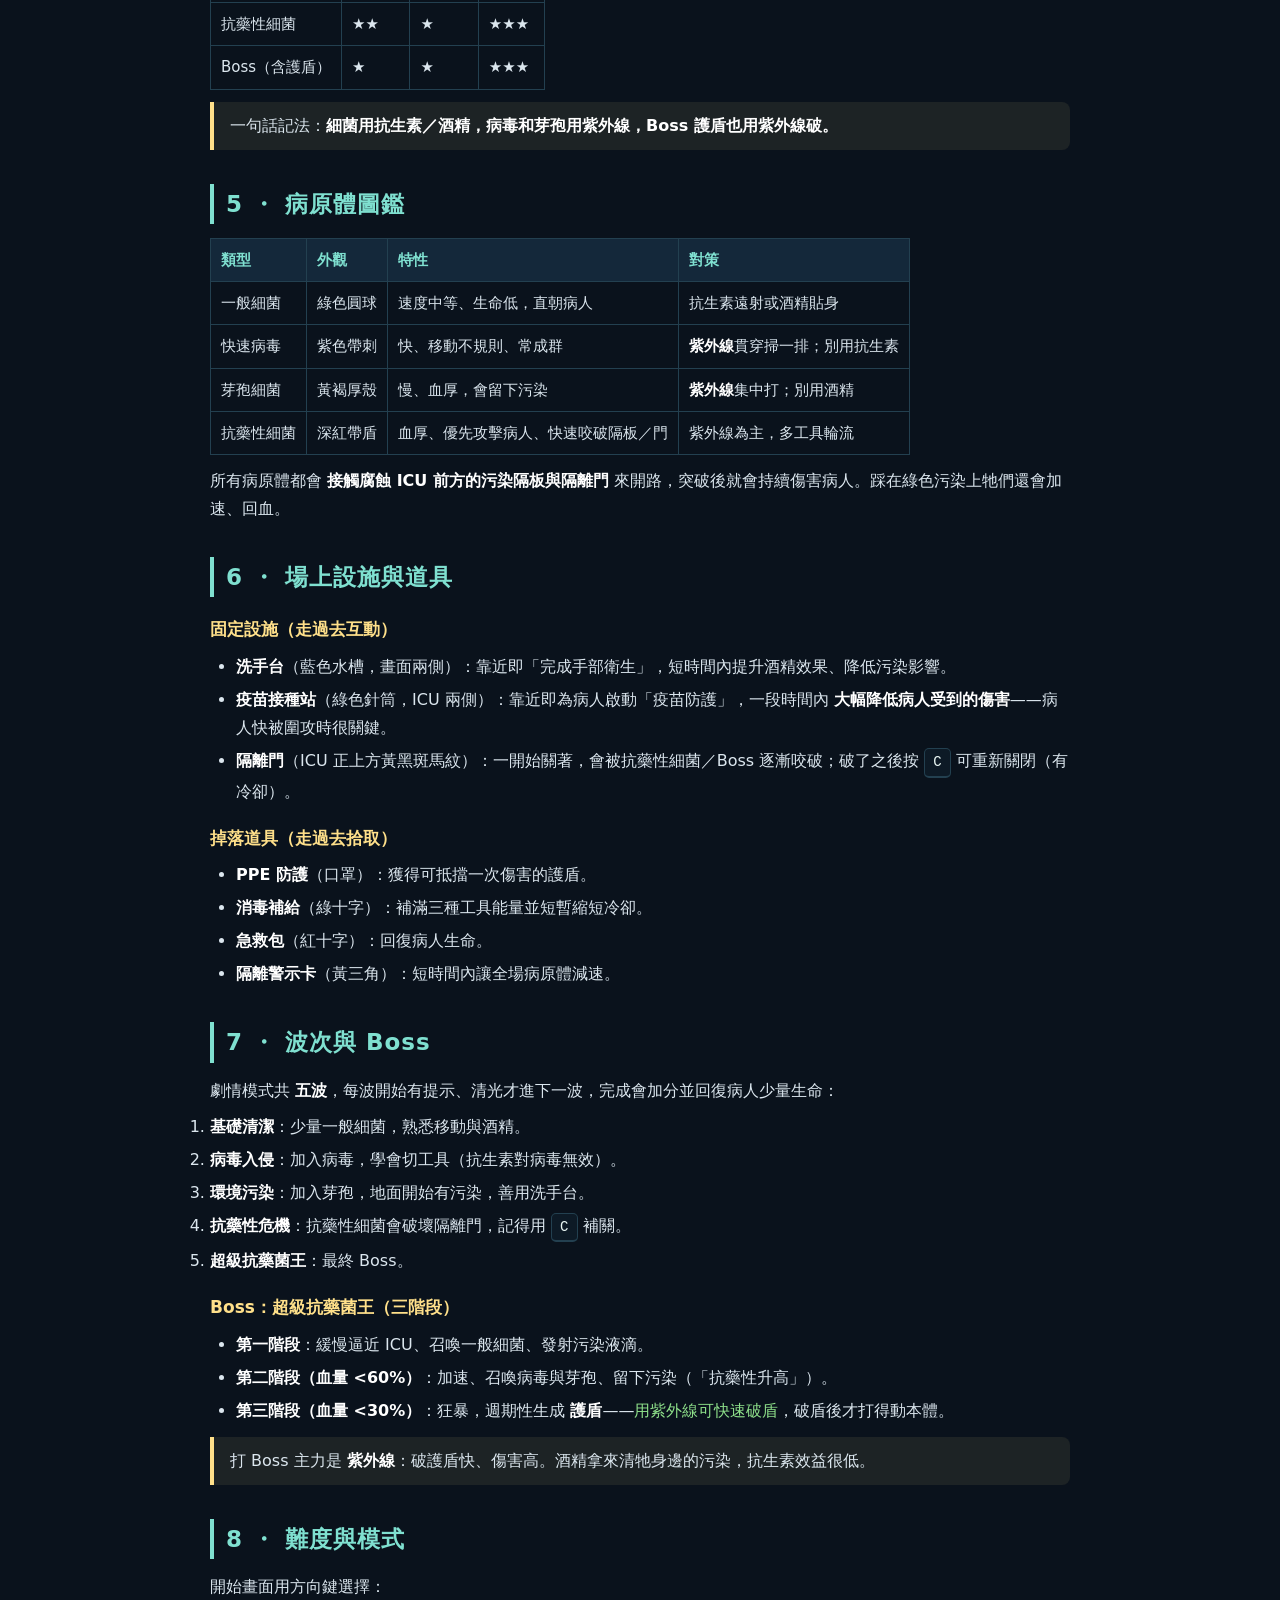
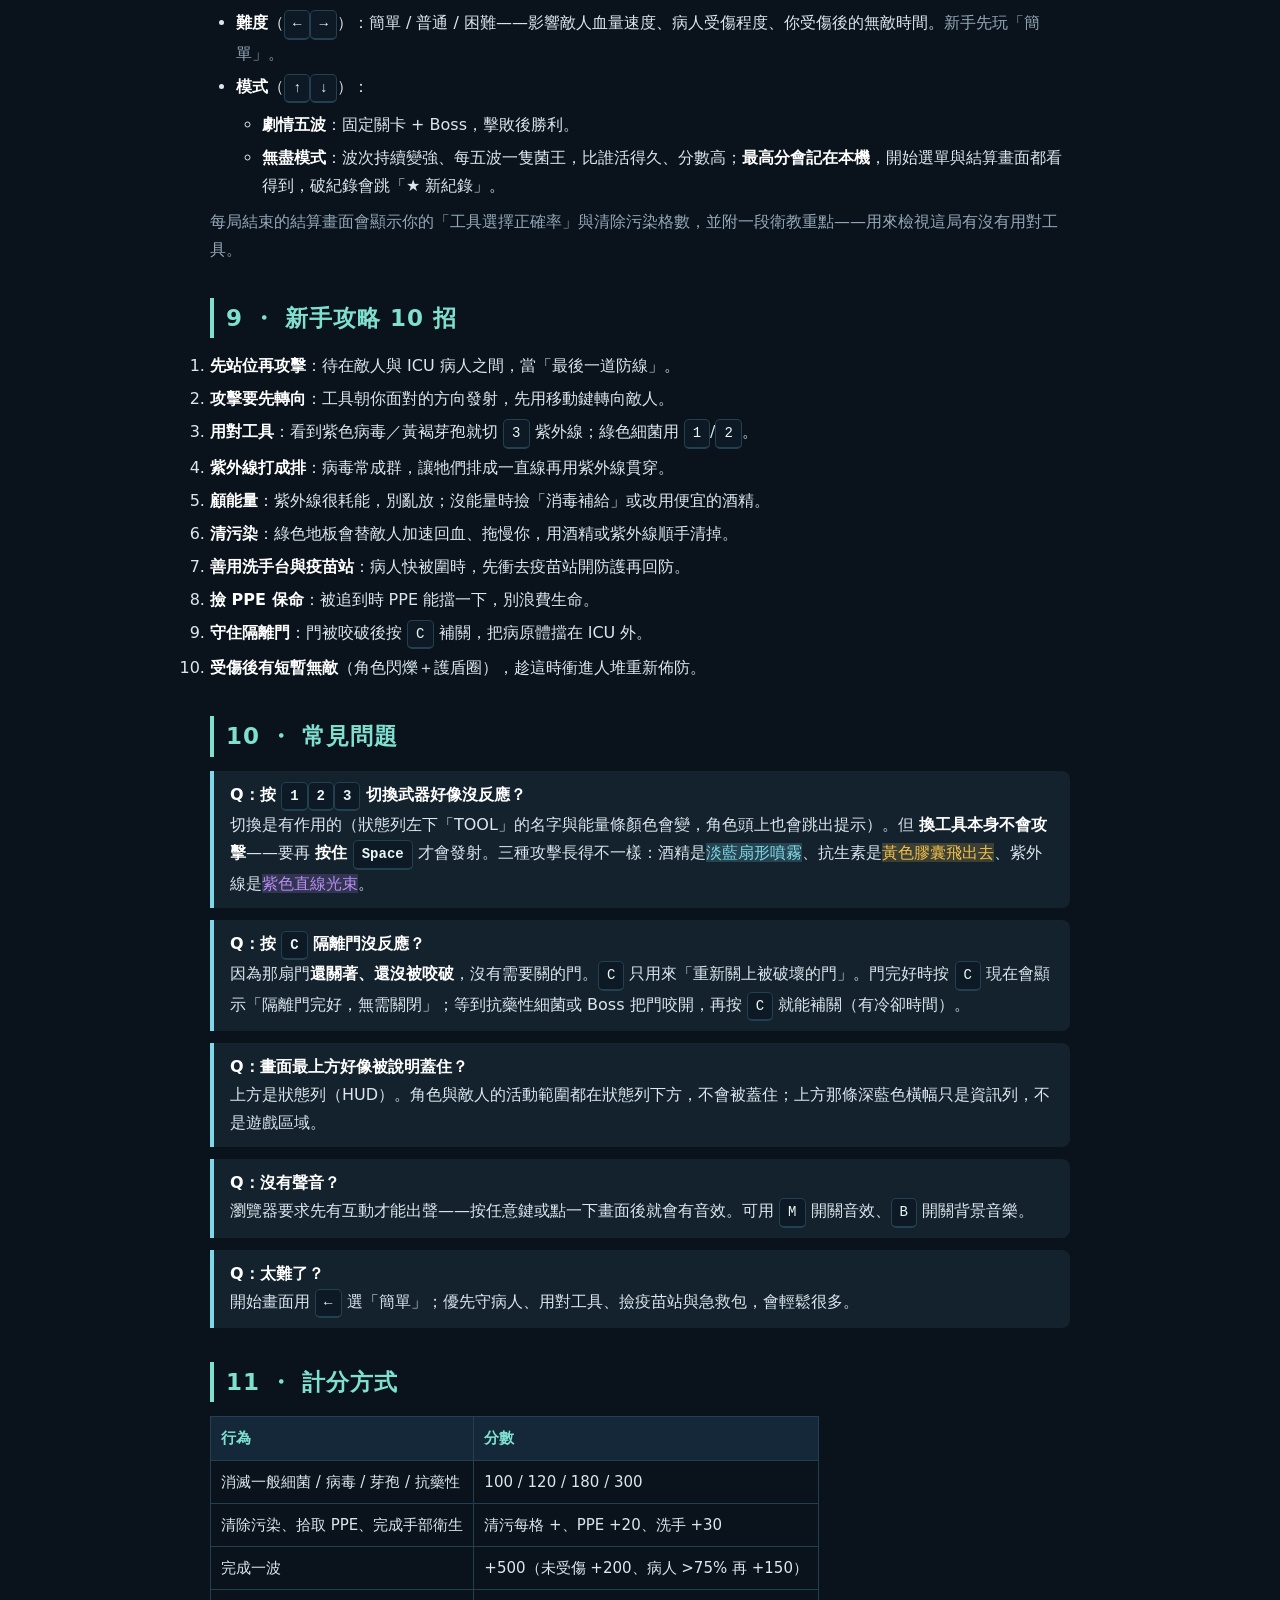
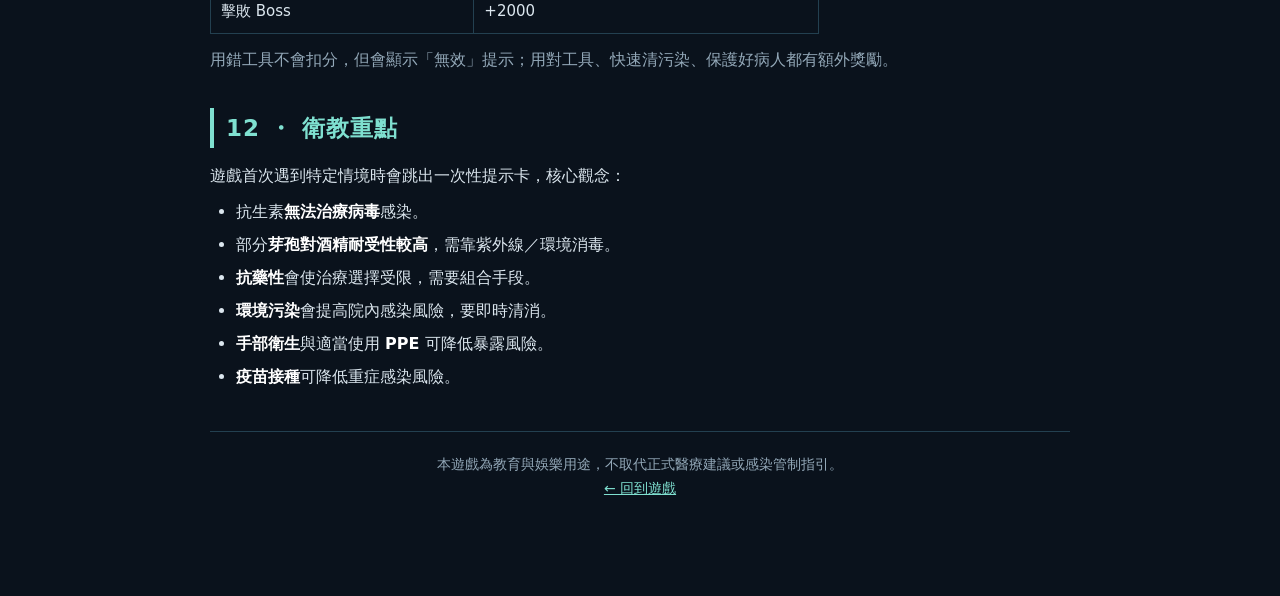
==== commit b3114e3d: "docs: 攻略更新六項新功能（教學關 T、色盲 V、剋制提示標記、無盡高分、結算正確率）" ====
--- a/manual.html
+++ b/manual.html
@@ -108,11 +108,11 @@
   <section id="quick">
     <h2 class="sec">2 ・ 30 秒快速上手</h2>
     <ol class="steps big">
-      <li>開始畫面按 <kbd>Enter</kbd> 進入遊戲（可先用 <kbd>←</kbd><kbd>→</kbd> 選難度，新手建議「簡單」）。</li>
+      <li><strong>第一次玩？開始畫面按 <kbd>T</kbd> 看新手教學關</strong>，五步帶你熟悉移動與三種工具（隨時 <kbd>Esc</kbd> 略過）。之後按 <kbd>Enter</kbd> 正式開始（可先用 <kbd>←</kbd><kbd>→</kbd> 選難度，新手建議「簡單」）。</li>
       <li>用 <kbd>W</kbd><kbd>A</kbd><kbd>S</kbd><kbd>D</kbd> 或方向鍵移動；角色會朝移動方向。</li>
       <li><strong>按住 <kbd>Space</kbd> 攻擊</strong>。工具朝你「面對的方向」發射，所以先轉向敵人再噴。</li>
       <li>換工具：按 <kbd>1</kbd>=酒精、<kbd>2</kbd>=抗生素、<kbd>3</kbd>=紫外線。<span class="dim">換了之後角色頭上會出現提示，記得還是要按 Space 才會攻擊。</span></li>
-      <li>站在敵人和 ICU 病人「之間」擋住牠們，優先清掉快接近病人的敵人。</li>
+      <li>站在敵人和 ICU 病人「之間」擋住牠們，優先清掉快接近病人的敵人。<span class="dim">不確定用哪種工具？敵人頭上的小數字標記（在簡單難度／色盲模式會顯示）就是建議按的鍵。</span></li>
     </ol>
   </section>
 
@@ -129,9 +129,13 @@
       <tr><td><kbd>M</kbd> / <kbd>B</kbd></td><td>開關 音效 / 背景音樂</td></tr>
       <tr><td><kbd>Enter</kbd> / <kbd>Space</kbd></td><td>開始遊戲、關閉衛教提示卡</td></tr>
       <tr><td><kbd>←</kbd><kbd>→</kbd> / <kbd>↑</kbd><kbd>↓</kbd></td><td>開始畫面：選難度 / 切換劇情‧無盡模式</td></tr>
+      <tr><td><kbd>T</kbd></td><td>開始畫面：進入新手教學關（<kbd>Esc</kbd> 略過）</td></tr>
+      <tr><td><kbd>V</kbd></td><td>開始畫面：切換色盲友善配色</td></tr>
       <tr><td><kbd>R</kbd></td><td>遊戲結束後重新開始</td></tr>
     </table>
     <p class="dim">手機／平板：畫面左下有虛擬搖桿、右下有動作鈕（酒／抗／紫、噴射、關門、暫停），點畫面即可開始或重玩。</p>
+    <div class="callout"><strong>剋制提示標記：</strong>在「簡單」難度或開啟色盲友善配色時，每個病原體頭上會顯示一個小圓點＋數字（<span class="p-alc">①</span>／<span class="p-anti">②</span>／<span class="p-uv">③</span>），就是<strong>建議對付牠的工具鍵</strong>——邊玩邊記住哪種病原體用哪種工具。</div>
+    <div class="callout q"><strong>色盲友善配色（開始畫面按 <kbd>V</kbd>）：</strong>把敵人改成藍／洋紅／橙／朱紅等易辨識色、污染改成紫色斜紋，並固定顯示上面的剋制提示標記。</div>
   </section>
 
   <section id="tools">
@@ -230,10 +234,11 @@
       <li><strong>模式</strong>（<kbd>↑</kbd><kbd>↓</kbd>）：
         <ul>
           <li><strong>劇情五波</strong>：固定關卡 + Boss，擊敗後勝利。</li>
-          <li><strong>無盡模式</strong>：波次持續變強、每五波一隻菌王，比誰活得久、分數高。</li>
+          <li><strong>無盡模式</strong>：波次持續變強、每五波一隻菌王，比誰活得久、分數高；<strong>最高分會記在本機</strong>，開始選單與結算畫面都看得到，破紀錄會跳「★ 新紀錄」。</li>
         </ul>
       </li>
     </ul>
+    <p class="dim">每局結束的結算畫面會顯示你的「工具選擇正確率」與清除污染格數，並附一段衛教重點——用來檢視這局有沒有用對工具。</p>
   </section>
 
   <section id="tips">
